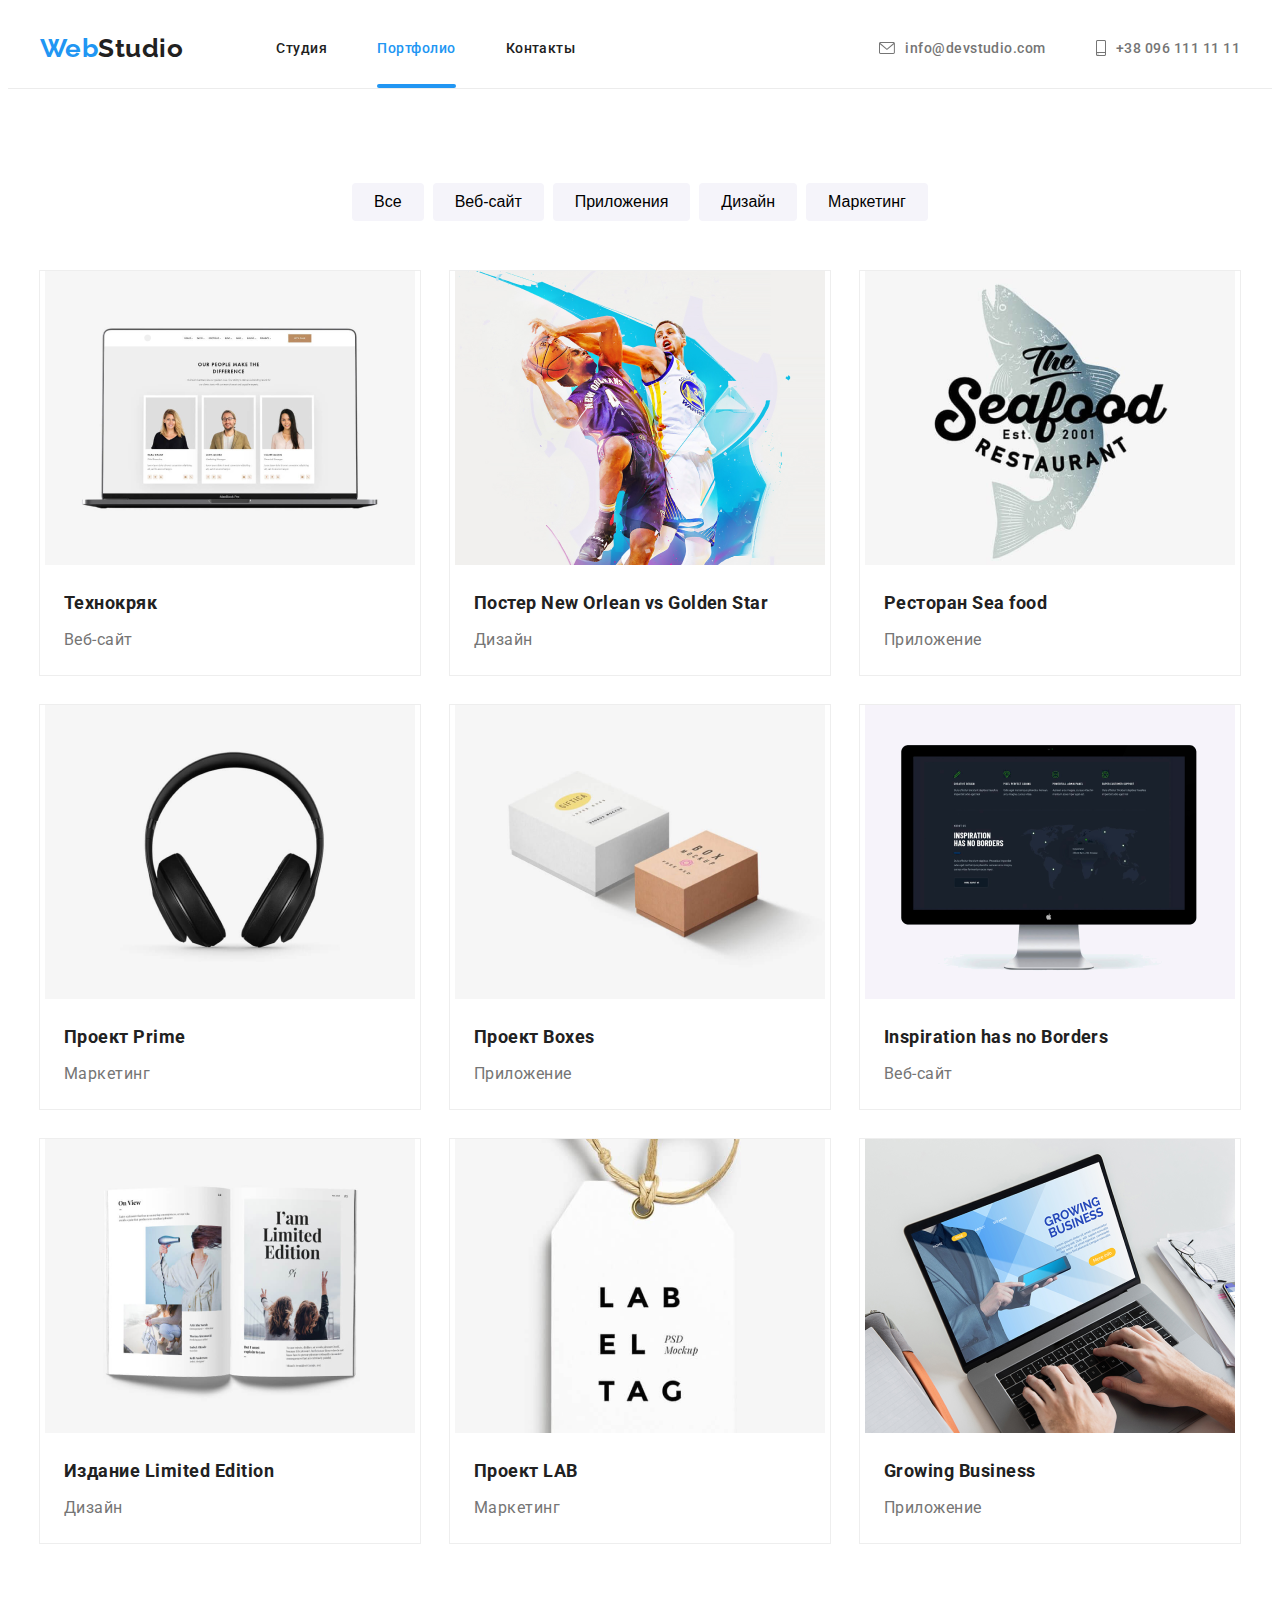
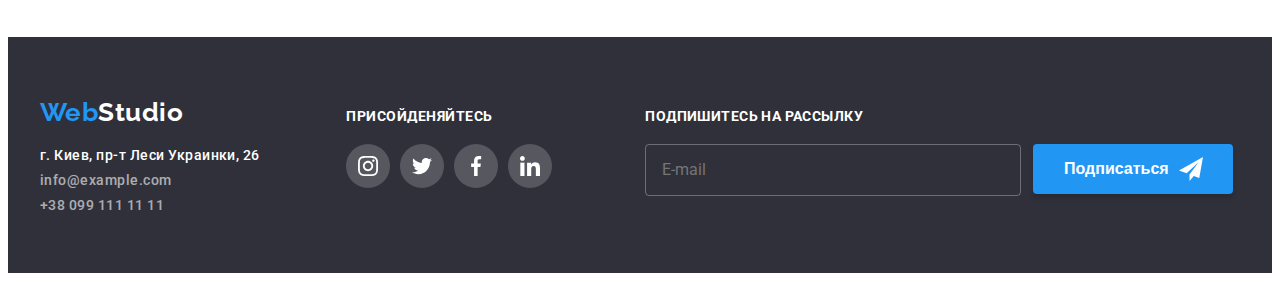
==== portfolio.html @ f73cb563 "first" ====
<!DOCTYPE html>
<html lang="ru">

<head>
    <meta charset="UTF-8">
    <meta name="viewport" content="width=device-width, initial-scale=1.0">
    <title>goit-markup-hw-05</title>
    <link rel="stylesheet" href="https://cdnjs.cloudflare.com/ajax/libs/modern-normalize/1.0.0/modern-normalize.min.css"
        integrity="sha512-ISS7cAi1PEhQ8jnbJpJZMd29NlhNj4AWYyLOSp2CE/CsHxTCu+r+t0D2yoJudVrd0/8fTVPUVDzY5Tvli75u/g=="
        crossorigin="anonymous" />
    <link rel="preconnect" href="https://fonts.gstatic.com">
    <link href="https://fonts.googleapis.com/css2?family=Raleway:wght@700&family=Roboto:wght@400;500;700;900&display=swap"
        rel="stylesheet">
    <link rel="stylesheet" href="./css/main.min.css">

</head>

<body>
    <header>
        <div class="container">
            <nav class="nav-item">
                <a href="./index.html" class="logo link list" lang="en"><span class="web">Web</span>Studio</a>
                <ul class="nav-list">
                    <li class="link list nav-list-item"><a href="./index.html">Студия</a></li>
                    <li class="link list nav-list-item"><a href="#" class="active">Портфолио</a></li>
                    <li class="link list nav-list-item"><a href="#">Контакты</a></li>
                </ul>
            </nav>
            <ul class="nav-list address">
                <li class=" nav-list-address link list" ><a href="mailto:info@example.com" class="header-contact"><svg>
                    <use href="./sprite.svg#icon-envelope"></use>
                </svg>info@devstudio.com</a></li>
                <li class=" nav-list-address link list"><a href="tel:+380991111111" class="header-contact"><svg class="svg">
                    <use href="./sprite.svg#icon-smartphone"></use>
                </svg>+38 096 111 11 11</a></li>
            </ul>
        </div>
    </header>
    <!--Начало основного блока-->

    <main>
        <section class="portfolio">
            <div class="btns">
                <ul class="list-btn">
                <li class="list"><button class="list-btn-item">Все</button></li>
                <li class="list"><button class="list-btn-item">Веб-сайт</button></li>
                <li class="list"><button class="list-btn-item">Приложения</button></li>
                <li class="list"><button class="list-btn-item">Дизайн</button></li>
                <li class="list"><button class="list-btn-item">Маркетинг</button></li>
            </ul><h4 class="visually-hidden">buttons</h4></div>

            <div class="container">
                <ul class="portfolio-list">
                <li class="portfolio-item list"><a href='#'>
                    <div class="portfolio-overlay">
                        <img src="./img/img_portfolio/технокряк.png" alt="технокряк" width="370" height="294">
                    <p class="overlay">Технокряк это современная площадка распространения коронавируса. Компании используют эту платформу
                        для цифрового шпионажа и атак на защищённые сервера конкурентов.</p>
                    </div>
                        <div class="portfolio-text">
                            <h3>Технокряк</h3>
                        <p class="portfolio-item-p">Веб-сайт</p>
                    </div>
                    </a>
                </li>
                <li class="portfolio-item list"><a href='#'>
                    <div class="portfolio-overlay">
                        <img src="./img/img_portfolio/ПостерNewOrleanvsGoldenStar.png" alt="ПостерNewOrleanvsGoldenStar" width="370"
                            height="294">
                            <p class="overlay">Постер New Orlean vs Golden Star создан в честь юбилея пятидясетилетия этого легендарного матча. Полны постер доступен на официальном сайте, что бы заказать его обратитесь к официальному представителю в своём городе.</p>
                            </div>
                            <div class="portfolio-text">
                        <h3>Постер New Orlean vs Golden Star</h3>
                        <p class="portfolio-item-p">Дизайн</p>
                        </div>
                    </a>
                </li>
                <li class="portfolio-item list"><a href='#'>
                    <div class="portfolio-overlay">
                        <img src="./img/img_portfolio/РесторанSeafood.png" alt="РесторанSeafood" width="370" height="294">
                        <p class="overlay">Рыбный ресторан «The Seafood Bar» расположен по бульвару Леси Украинки, недалеко от станции метро Печерская.
                        
                        При входе слева расположен большой аквариум со свежими устрицами, прямо расположена длинная барная стойка, далее – два
                        просторных зала и небольшая вип-комната.
                        
                        Оригинальный интерьер заведения выполнен в морской тематике – светло-серые, голубые и белые оттенки в оформлении, мебель
                        из натурального дерева, панорамные окна, стены в виде рыбной чешуи, выполненной из глины.</p>
                                            </div>
                        <div class="portfolio-text">
                        <h3>Ресторан Sea food</h3>
                        <p class="portfolio-item-p">Приложение</p>
                        </div>
                    </a>
                </li>
                <li class="portfolio-item list"><a href='#'>
                    <div class="portfolio-overlay">
                        <img src="./img/img_portfolio/ПроектPrime.png" alt="ПроектPrime" width="370" height="294">
                        <p class="overlay">Хочу поделиться о проекте Prime Time в городе Саратов. Увидев рекламу, именно в тот момент, когда меня вовсю свербила
                        мысль записаться в спорт-клуб</p></div>
                        <div class="portfolio-text">
                        <h3>Проект Prime</h3>
                        <p class="portfolio-item-p">Маркетинг</p>
                        </div>
                    </a>
                </li>
                <li class="portfolio-item list"><a href='#'>
                    <div class="portfolio-overlay">
                        <img src="./img/img_portfolio/ПроектBoxes.png" alt="ПроектBoxes" width="370" height="294">
                        <p class="overlay">Boxes
                        <br>
                        дизайн: Peter Jamieson
                        красота концепции мебели k | stone® сочетается также с ее гибкостью.</p>
                        </div>
                        <div class="portfolio-text">
                        <h3>Проект Boxes</h3>
                        <p class="portfolio-item-p">Приложение</p>
                        </div>
                    </a>
                </li>
                <li class="portfolio-item list"><a href='#'>
                    <div class="portfolio-overlay">
                        <img src="./img/img_portfolio/InspirationhasnoBorders.png" alt="InspirationhasnoBorders" width="370"
                            height="294">
                        <p class="overlay">Bдохновение

                        </p></div>
                            <div class="portfolio-text">
                        <h3>Inspiration has no Borders</h3>
                        <p class="portfolio-item-p">Веб-сайт</p>
                        </div>
                    </a>
                </li>
                <li class="portfolio-item list"><a href='#'>
                    <div class="portfolio-overlay">

                        <img src="./img/img_portfolio/ИзданиеLimitedEdition.png" alt="ИзданиеLimitedEdition" width="370"
                            height="294"><p class="overlay">Доение, или двойное окунание , относится к практике выпуска нескольких изданий одного и того же продукта (обычно CD ,
                            DVD , Blu-ray Disc ) одновременно или в разное время с целью побудить потребителей купить более одного издания.
                            </p></div>
                            <div class="portfolio-text">
                        <h3>Издание Limited Edition</h3>
                        <p class="portfolio-item-p">Дизайн</p>
                        </div>
                    </a>
                </li>
                <li class="portfolio-item list"><a href='#'>
                    <div class="portfolio-overlay">
                        <img src="./img/img_portfolio/ПроектLAB.png" alt="ПроектLAB" width="370" height="294">
                    <p class="overlay">Проект Logistics Agro Benchmark на первом этапе исследовал специфику логистики и генерации зерновых грузов на опыте
                    передовых компаний Германии и Франции. Осенью 2018 года мы приступаем ко второй фазе реализации проекта - в фокусе
                    агрологистика в США.
                    </p></div>
                        <div class="portfolio-text">
                        <h3>Проект LAB</h3>
                        <p class="portfolio-item-p">Маркетинг</p>
                        </div>
                    </a>
                </li>
                <li class="portfolio-item list"><a href='#'>
                    <div class="portfolio-overlay">
                        <img src="./img/img_portfolio/GrowingBusiness.png" alt="GrowingBusiness" width="370" height="294">
                    <p class="overlay">Get to know your customers. ...
                    Offer great customer service. ...
                    Nurture existing customers and look for new opportunities. ...
                    Use social media. ...
                    Attend networking events. ...
                    Host events. ...
                    Give back to your community. ...
                    Measure what works and refine your approach as you go
                    </p></div>
                        <div class="portfolio-text">
                            <h3>Growing Business</h3>
                        <p class="portfolio-item-p">Приложение</p>
                    </div>
                        
                    </a>
                </li>
            </ul>
        </div>
            
        </section>
        </main>
        <footer class="footer">
            <div class="container">
                <div class="footer-address">
            <a href="./index.html" class="logo list link" lang="en"><span class="web">Web</span><span class="studio">Studio</span></a>
            <address class="footer-address">
                <p class="footer-item">г. Киев, пр-т Леси Украинки, 26</p>
                <ul>
                    <li class="footer-item list link"><a href="mailto:info@example.com" class="footer-item link">info@example.com</a></li>
                    <li class="footer-item list link"><a href="tel:+380991111111" class="footer-item link">+38 099 111 11 11</a></li>
                </ul>
            </address></div>
                <div class="join">
                    <span>Присойденяйтесь</span>
                    <div class="social-links-footer">
                        <ul class="social-links-footer-list">
                            <li class="social-link"><a href="https://www.instagram.com/"><svg>
                                        <use href="./sprite.svg#icon-instagram-2"></use>
                                    </svg></a></li>
                            <li class="social-link"><a href="#"><svg>
                                        <use href="./sprite.svg#icon-twitter-1"></use>
                                    </svg></a></li>
                            <li class="social-link"><a href="#"><svg>
                                        <use href="./sprite.svg#icon-facebook-1"></use>
                                    </svg></a></li>
                            <li class="social-link"><a href="#"><svg>
                                        <use href="./sprite.svg#icon-linkedin-1"></use>
                                    </svg></a></li>
                        </ul>
                    </div>
                </div>
                <form class="footer-form">
                    <p>Подпишитесь на рассылку</p>
                    <div class="footer-form-box">
                        <input name="E-mail" type="email" class="footer-mail" placeholder="E-mail">
                        <button type="submit">Подписаться
                            <svg class="send">
                                <use href="./sprite.svg#send"></use>
                            </svg>
                        </button>
                    </div>
                </form>
            </div>
        </footer>
        </body>
        </html>
---- css/main.min.css ----
:root{--accent-color: #2196f3;--white-color: #ffffff;--bg-color: #f5f4fa;--block-bg-color: #2f303a;--light-text-color: #757575;--text-color: #212121;--card-set-gap: 30px;--links-color: #afb1b8}.visually-hidden{position:absolute !important;clip:rect(1px 1px 1px 1px);clip:rect(1px, 1px, 1px, 1px);padding:0 !important;border:0 !important;height:1px !important;width:1px !important;overflow:hidden}body{font-family:roboto;font-size:16px;font-weight:500;color:var(--text-color);letter-spacing:0.03em}.list{list-style:none}.link{text-decoration:none}img,a{display:block}ul,ol{margin:0;padding:0}h1,h2,h3,h4,h5,h6,p{margin:0;padding:0;list-style:none}a{color:var(--text-color);font-size:14px;text-decoration:none;-webkit-transition:color 250ms cubic-bezier(0.4, 0, 0.2, 1);transition:color 250ms cubic-bezier(0.4, 0, 0.2, 1)}ul{list-style:none}.container{width:1200px;padding-left:15px;padding-right:15px;margin:0 auto}.advantages-item-list{display:-webkit-box;display:-ms-flexbox;display:flex;-webkit-box-pack:justify;-ms-flex-pack:justify;justify-content:space-between}.advantages-item{max-width:270px;-webkit-box-orient:horizontal;-webkit-box-direction:normal;-ms-flex-direction:row;flex-direction:row}.advantages .container{padding-top:94px;padding-bottom:94px}h3{font-weight:700;font-size:16px;line-height:1.172}.advantages-h3{margin-bottom:10px;font-size:14px;text-transform:uppercase}li>p{font-weight:400;font-size:14px;color:var(--light-text-color);line-height:1.714}.advantages-icon{width:70px;height:70px}.svg-advantages{display:-webkit-box;display:-ms-flexbox;display:flex;-webkit-box-align:center;-ms-flex-align:center;align-items:center;-webkit-box-pack:center;-ms-flex-pack:center;justify-content:center;width:270px;height:120px;background-color:var(--bg-color);margin-bottom:30px}.list-btn{display:-webkit-box;display:-ms-flexbox;display:flex;-webkit-box-orient:horizontal;-webkit-box-direction:normal;-ms-flex-direction:row;flex-direction:row;-webkit-box-pack:center;-ms-flex-pack:center;justify-content:center}.btns{margin-bottom:50px}.list-btn-item{height:38px;padding:6px 22px;cursor:pointer;background:var(--bg-color);border:0;border-radius:4px;font-weight:500;font-size:16px;-webkit-transition:all 250ms cubic-bezier(0.4, 0, 0.2, 1);transition:all 250ms cubic-bezier(0.4, 0, 0.2, 1)}.list-btn>.list:not(:last-child){margin-right:9px}.list-btn-item:hover,.list-btn-item:focus{background-color:var(--accent-color);color:var(--white-color);-webkit-box-shadow:0px 3px 1px #0000001a, 0px 1px 2px #00000014, 0px 2px 2px #0000001f;box-shadow:0px 3px 1px #0000001a, 0px 1px 2px #00000014, 0px 2px 2px #0000001f;border-radius:4px}.firstBlock>.container{display:-webkit-box;display:-ms-flexbox;display:flex;-webkit-box-orient:vertical;-webkit-box-direction:normal;-ms-flex-direction:column;flex-direction:column;-webkit-box-pack:center;-ms-flex-pack:center;justify-content:center;-webkit-box-align:center;-ms-flex-align:center;align-items:center}.firstBlock{padding-top:200px;padding-bottom:200px;width:100%;height:600px;background-image:-webkit-gradient(linear, left top, left bottom, from(rgba(47,48,58,0.4)), to(rgba(47,48,58,0.4))),url(../img/first-page-bg/img.png);background-image:linear-gradient(rgba(47,48,58,0.4), rgba(47,48,58,0.4)),url(../img/first-page-bg/img.png);background-size:cover;background-repeat:no-repeat;background-position:center}h1{height:120px;color:var(--white-color);font-size:44px;line-height:1.363;font-weight:900;text-align:center;text-transform:uppercase}.btn{margin-top:30px;min-width:200px;height:50px;font-weight:700;font-size:16px;cursor:pointer;background-color:var(--accent-color);border-radius:4px;border:none;color:var(--white-color)}.is-hidden{display:-webkit-box;display:-ms-flexbox;display:flex;-webkit-box-align:center;-ms-flex-align:center;align-items:center;-webkit-box-pack:center;-ms-flex-pack:center;justify-content:center;visibility:hidden;width:100%;height:100%;background-color:rgba(0,0,0,0.2);opacity:20%;pointer-events:none}.backdrop{display:-webkit-box;display:-ms-flexbox;display:flex;-webkit-box-align:center;-ms-flex-align:center;align-items:center;-webkit-box-pack:center;-ms-flex-pack:center;justify-content:center;position:fixed;top:0;width:100%;height:100%;background-color:rgba(0,0,0,0.2);z-index:2;-webkit-transition:all 250ms cubic-bezier(0.4, 0, 0.2, 1);transition:all 250ms cubic-bezier(0.4, 0, 0.2, 1)}.modal{display:-webkit-box;display:-ms-flexbox;display:flex;-webkit-box-pack:center;-ms-flex-pack:center;justify-content:center;width:528px;height:581px;background-color:var(--white-color);-webkit-box-shadow:0px 1px 3px rgba(0,0,0,0.12),0px 1px 1px rgba(0,0,0,0.14),0px 2px 1px rgba(0,0,0,0.2);box-shadow:0px 1px 3px rgba(0,0,0,0.12),0px 1px 1px rgba(0,0,0,0.14),0px 2px 1px rgba(0,0,0,0.2);border-radius:4px;position:fixed;z-index:3;padding:40px}.modal-btn{display:-webkit-box;display:-ms-flexbox;display:flex;-webkit-box-align:center;-ms-flex-align:center;align-items:center;-webkit-box-pack:center;-ms-flex-pack:center;justify-content:center;cursor:pointer;background-color:rgba(0,0,0,0);border-color:rgba(0,0,0,0.1);width:30px;height:30px;border-radius:15px;position:absolute;right:8px;top:8px}.modal p{font-size:20px;font-weight:700;color:var(--text-color);margin-bottom:12px}form{display:-webkit-box;display:-ms-flexbox;display:flex;-webkit-box-orient:vertical;-webkit-box-direction:normal;-ms-flex-direction:column;flex-direction:column}textarea{margin-top:4px;margin-bottom:10px;width:100%;height:120px;font-size:14px;line-height:1.143;letter-spacing:0.01em;border-color:rgba(33,33,33,0.2);border-radius:4px;border-width:1px;padding:12px 16px;resize:none;font-size:12px;-webkit-transition:border-color 250ms cubic-bezier(0.4, 0, 0.2, 1);transition:border-color 250ms cubic-bezier(0.4, 0, 0.2, 1)}textarea::-webkit-input-placeholder{color:rgba(117,117,117,0.5)}textarea:-ms-input-placeholder{color:rgba(117,117,117,0.5)}textarea::-ms-input-placeholder{color:rgba(117,117,117,0.5)}textarea::placeholder{color:rgba(117,117,117,0.5)}textarea:focus{outline:none;border-color:var(--accent-color)}label{margin-bottom:10px;font-size:12px;color:var(--light-text-color)}.input-item{display:block;padding:0 0 0 42px;height:40px;width:448px;border-color:rgba(33,33,33,0.2);border-width:1px;border-radius:4px;-webkit-transition:border-color 250ms cubic-bezier(0.4, 0, 0.2, 1);transition:border-color 250ms cubic-bezier(0.4, 0, 0.2, 1)}.input-item:focus{outline:none;border-color:var(--accent-color)}.input-item:focus+.svg-form{fill:var(--accent-color)}.input-span{margin-top:4px;display:block;position:relative}.svg-form{fill:var(--text-color);width:18px;height:18px;position:absolute;top:50%;left:12px;-webkit-transform:translateY(-50%);transform:translateY(-50%);-webkit-transition:fill 250ms cubic-bezier(0.4, 0, 0.2, 1);transition:fill 250ms cubic-bezier(0.4, 0, 0.2, 1)}.checkbox{display:-webkit-box;display:-ms-flexbox;display:flex;-webkit-box-orient:horizontal;-webkit-box-direction:normal;-ms-flex-direction:row;flex-direction:row;-webkit-box-align:center;-ms-flex-align:center;align-items:center;-webkit-box-pack:center;-ms-flex-pack:center;justify-content:center;margin-bottom:20px;color:var(--light-text-color)}.checkbox-label{display:-webkit-box;display:-ms-flexbox;display:flex;-webkit-box-orient:horizontal;-webkit-box-direction:normal;-ms-flex-direction:row;flex-direction:row;-webkit-box-align:center;-ms-flex-align:center;align-items:center;-webkit-box-pack:center;-ms-flex-pack:center;justify-content:center;font-size:14px}#checkbox{margin-right:8px;width:16px;height:15px;border-color:var(--text-color);cursor:pointer}#checkbox:checked+.checkbox-label::before{background-color:var(--accent-color);border:none;outline:none;background-image:url("../img/Checked.svg");background-position:center;background-repeat:no-repeat}#checkbox:focus+.checkbox-label::before{border:2px solid #2196f3}.checkbox-label::before{display:inline-block;width:16px;height:15px;margin-right:8px;border:2px solid #212121;border-radius:4px;content:""}.terms{display:block;font-size:14px;color:var(--accent-color);text-decoration:underline;margin-left:4px}form>button{background-color:var(--accent-color);color:var(--white-color);width:200px;height:50px;border-radius:4px;border-color:transparent;font-size:16px;font-weight:700;margin-left:124px;padding:0;-webkit-box-shadow:0px 4px 4px rgba(0,0,0,0.15);box-shadow:0px 4px 4px rgba(0,0,0,0.15);cursor:pointer}.svg-close{height:14px}.svg-close:hover,.svg-close:focus{height:14px;fill:var(--accent-color)}footer .container{display:-webkit-box;display:-ms-flexbox;display:flex;-webkit-box-orient:horizontal;-webkit-box-direction:normal;-ms-flex-direction:row;flex-direction:row;-webkit-box-align:baseline;-ms-flex-align:baseline;align-items:baseline}footer{background:var(--block-bg-color)}address a{color:var(--light-text-color);opacity:60%}.footer-item{font-size:14px;font-style:normal;color:var(--white-color)}.studio{font-family:raleway;font-size:26px;font-weight:700;text-decoration:none;color:var(--white-color)}.footer .container .logo{margin-bottom:20px}.footer-address .footer-item:not(:last-child){margin-bottom:9px}.footer{padding-top:60px;padding-bottom:60px}.join{display:-webkit-box;display:-ms-flexbox;display:flex;-webkit-box-orient:vertical;-webkit-box-direction:normal;-ms-flex-direction:column;flex-direction:column;margin-left:70px}.join span{text-transform:uppercase;color:var(--white-color);font-size:14px;font-weight:700;margin-bottom:20px}.social-links-footer{width:206px;height:44px}.social-links-footer-list{display:-webkit-box;display:-ms-flexbox;display:flex;-webkit-box-orient:horizontal;-webkit-box-direction:normal;-ms-flex-direction:row;flex-direction:row;-webkit-box-align:start;-ms-flex-align:start;align-items:flex-start;-webkit-box-pack:start;-ms-flex-pack:start;justify-content:flex-start;margin:0}.join .social-link svg{fill:var(--white-color);width:20px;height:20px}.footer-form{margin-left:93px}.footer-form p{font-family:Roboto;font-style:normal;font-weight:700;font-size:14px;line-height:1.143;letter-spacing:0.03em;text-transform:uppercase;color:var(--white-color);margin-bottom:20px}.footer-mail{width:358px;height:50px;border:1px solid rgba(255,255,255,0.3);border-radius:4px;background-color:transparent;padding:0 0 0 16px;color:var(--white-color)}.footer-mail::-webkit-input-placeholder{font-family:Roboto;font-weight:400;font-size:16px;line-height:1.25}.footer-mail:-ms-input-placeholder{font-family:Roboto;font-weight:400;font-size:16px;line-height:1.25}.footer-mail::-ms-input-placeholder{font-family:Roboto;font-weight:400;font-size:16px;line-height:1.25}.footer-mail::placeholder{font-family:Roboto;font-weight:400;font-size:16px;line-height:1.25}.send{width:24px;height:24px;fill:var(--white-color);margin-left:10px}.footer-form button{display:-webkit-box;display:-ms-flexbox;display:flex;-webkit-box-align:center;-ms-flex-align:center;align-items:center;-webkit-box-pack:center;-ms-flex-pack:center;justify-content:center;background-color:var(--accent-color);color:var(--white-color);width:200px;height:50px;border-radius:4px;border-color:transparent;font-size:16px;font-weight:700;margin-left:12px;padding:0;-webkit-box-shadow:0px 4px 4px rgba(0,0,0,0.15);box-shadow:0px 4px 4px rgba(0,0,0,0.15);cursor:pointer}.footer-form-box{display:-webkit-box;display:-ms-flexbox;display:flex}.active{position:relative;color:var(--accent-color)}.active::after{position:absolute;display:block;width:100%;height:4px;border-radius:2px;background-color:var(--accent-color);content:"";margin-top:28px}.logo{font-family:raleway;font-size:26px;font-weight:700;margin-right:93px}.web{font-family:raleway;font-size:26px;color:var(--accent-color)}li>a:hover,li>a:focus{color:var(--accent-color)}.nav-list-address .header-contact{color:var(--light-text-color);-webkit-transition:color 250ms cubic-bezier(0.4, 0, 0.2, 1);transition:color 250ms cubic-bezier(0.4, 0, 0.2, 1)}.header-contact:hover,.header-contact:focus{color:var(--accent-color)}.header-contact>svg{margin-right:10px;width:16px;height:12px;fill:var(--light-text-color);-webkit-transition:color 250ms cubic-bezier(0.4, 0, 0.2, 1);transition:color 250ms cubic-bezier(0.4, 0, 0.2, 1)}.header-contact .svg{margin-right:10px;width:10px;height:16px;fill:var(--light-text-color);-webkit-transition:color 250ms cubic-bezier(0.4, 0, 0.2, 1);transition:color 250ms cubic-bezier(0.4, 0, 0.2, 1)}.header-contact:hover>svg,.header-contact:focus>svg{fill:var(--accent-color)}.header-contact{display:-webkit-box;display:-ms-flexbox;display:flex;-webkit-box-align:center;-ms-flex-align:center;align-items:center;color:var(--light-text-color);padding-top:32px;padding-bottom:32px}header .container{display:-webkit-box;display:-ms-flexbox;display:flex;-webkit-box-align:center;-ms-flex-align:center;align-items:center}.nav-list-item>a{padding-top:32px;padding-bottom:32px}.nav-item{display:-webkit-box;display:-ms-flexbox;display:flex;-webkit-box-align:center;-ms-flex-align:center;align-items:center}.nav-list{display:-webkit-box;display:-ms-flexbox;display:flex;-webkit-box-align:center;-ms-flex-align:center;align-items:center}.address{margin-left:auto}.nav-list-address:not(:first-child){margin-left:50px}.nav-list-item:not(:last-child){margin-right:50px}header{border-bottom:1px solid #ececec}.portfolio-list>a{padding:0;margin:0;list-style:none;display:-webkit-box;display:-ms-flexbox;display:flex;-ms-flex-wrap:wrap;flex-wrap:wrap;margin-left:calc(-1 * var(--card-set-gap));margin-top:calc(-1 * var(--card-set-gap))}.portfolio-list{padding:0;margin:0;list-style:none;display:-webkit-box;display:-ms-flexbox;display:flex;-ms-flex-wrap:wrap;flex-wrap:wrap;margin-left:calc(-1 * var(--card-set-gap));margin-top:calc(-1 * var(--card-set-gap))}.portfolio-item{-webkit-transition:-webkit-box-shadow 250ms cubic-bezier(0.4, 0, 0.2, 1);transition:-webkit-box-shadow 250ms cubic-bezier(0.4, 0, 0.2, 1);transition:box-shadow 250ms cubic-bezier(0.4, 0, 0.2, 1);transition:box-shadow 250ms cubic-bezier(0.4, 0, 0.2, 1), -webkit-box-shadow 250ms cubic-bezier(0.4, 0, 0.2, 1)}.portfolio-item:hover,.portfolio-item>a:focus{-webkit-box-shadow:0px 1px 1px rgba(0,0,0,0.12),0px 4px 4px rgba(0,0,0,0.06),1px 4px 6px rgba(0,0,0,0.16);box-shadow:0px 1px 1px rgba(0,0,0,0.12),0px 4px 4px rgba(0,0,0,0.06),1px 4px 6px rgba(0,0,0,0.16)}.portfolio-list>.portfolio-item{-ms-flex-preferred-size:calc(100% / 3 - var(--card-set-gap));flex-basis:calc(100% / 3 - var(--card-set-gap));margin-left:var(--card-set-gap);margin-top:var(--card-set-gap);font-size:18px;outline:1px solid #eeeeee}.portfolio-overlay{position:relative;overflow:hidden;display:-webkit-box;display:-ms-flexbox;display:flex;-webkit-box-pack:center;-ms-flex-pack:center;justify-content:center;-webkit-box-align:center;-ms-flex-align:center;align-items:center;top:0;left:0}.overlay{font-size:18px;font-weight:400;color:var(--white-color);padding:63px 24px;position:absolute;overflow:auto;width:100%;height:100%;background-color:var(--accent-color);-webkit-transform:translatey(100%);transform:translatey(100%);-webkit-transition:-webkit-transform 250ms cubic-bezier(0.4, 0, 0.2, 1);transition:-webkit-transform 250ms cubic-bezier(0.4, 0, 0.2, 1);transition:transform 250ms cubic-bezier(0.4, 0, 0.2, 1);transition:transform 250ms cubic-bezier(0.4, 0, 0.2, 1), -webkit-transform 250ms cubic-bezier(0.4, 0, 0.2, 1)}.portfolio-item>a:hover .overlay,.portfolio-item>a:focus .overlay{-webkit-transform:translatey(0);transform:translatey(0)}.portfolio{padding-top:94px;padding-bottom:94px}.portfolio-text{padding:20px 24px}.portfolio-item h3{margin-bottom:4px;font-size:18px;line-height:36px;color:var(--text-color)}.portfolio-item-p{font-size:16px;font-weight:400;line-height:30px;color:var(--light-text-color)}.team-list{display:-webkit-box;display:-ms-flexbox;display:flex;-ms-flex-wrap:wrap;flex-wrap:wrap;padding:0;margin:0;list-style:none;margin-left:calc(-1 * var(--card-set-gap));margin-top:calc(-1 * var(--card-set-gap))}h2{font-weight:700;font-size:36px;line-height:1.166}.team .container{padding-top:94px;padding-bottom:94px}.team{background-color:var(--bg-color)}.team-list-item{margin-left:var(--card-set-gap);margin-top:var(--card-set-gap);background-color:var(--white-color);-webkit-box-shadow:0px 1px 3px #0000001f, 0px 1px 1px #00000024, 0px 2px 1px #00000033;box-shadow:0px 1px 3px #0000001f, 0px 1px 1px #00000024, 0px 2px 1px #00000033;border-radius:0px 0px 4px 4px}.team-list-text{padding-top:30px;padding-bottom:30px;text-align:center}.team-list-text h3{font-weight:500;margin-bottom:10px}.team-list-text p{font-size:16px;font-weight:400;color:var(--light-text-color)}.social-links-team{width:206px;height:44px;margin:16px 32px 30px 32px}.social-links-team-list{display:-webkit-box;display:-ms-flexbox;display:flex;-webkit-box-orient:horizontal;-webkit-box-direction:normal;-ms-flex-direction:row;flex-direction:row;-webkit-box-align:center;-ms-flex-align:center;align-items:center;-webkit-box-pack:center;-ms-flex-pack:center;justify-content:center}.social-link>a{display:-webkit-box;display:-ms-flexbox;display:flex;-webkit-box-align:center;-ms-flex-align:center;align-items:center;-webkit-box-pack:center;-ms-flex-pack:center;justify-content:center;width:44px;height:44px;background-color:rgba(255,255,255,0.1);border-radius:50px;-webkit-transition:background-color 250ms cubic-bezier(0.4, 0, 0.2, 1);transition:background-color 250ms cubic-bezier(0.4, 0, 0.2, 1)}.social-link{display:-webkit-box;display:-ms-flexbox;display:flex;-webkit-box-align:center;-ms-flex-align:center;align-items:center;-webkit-box-pack:center;-ms-flex-pack:center;justify-content:center;width:44px;height:44px;background-color:rgba(255,255,255,0.1);border-radius:50px;-webkit-transition:background-color 250ms cubic-bezier(0.4, 0, 0.2, 1);transition:background-color 250ms cubic-bezier(0.4, 0, 0.2, 1)}.social-link:hover,.social-link>a:focus{background-color:var(--accent-color)}.social-link:hover svg,.social-link>a:focus svg{fill:var(--white-color)}.social-link svg{fill:var(--links-color);width:20px;height:20px;-webkit-transition:fill 250ms cubic-bezier(0.4, 0, 0.2, 1);transition:fill 250ms cubic-bezier(0.4, 0, 0.2, 1)}.social-link:not(:last-child){margin-right:10px}.clients-list{display:-webkit-box;display:-ms-flexbox;display:flex;-webkit-box-align:center;-ms-flex-align:center;align-items:center;-webkit-box-pack:justify;-ms-flex-pack:justify;justify-content:space-between}.client-list-iteam>a{display:-webkit-box;display:-ms-flexbox;display:flex;-webkit-box-align:center;-ms-flex-align:center;align-items:center;-webkit-box-pack:center;-ms-flex-pack:center;justify-content:center;border-radius:4px;width:170px;height:90px}.client-list-iteam{display:-webkit-box;display:-ms-flexbox;display:flex;-webkit-box-align:center;-ms-flex-align:center;align-items:center;-webkit-box-pack:center;-ms-flex-pack:center;justify-content:center;border:1px solid var(--links-color);border-radius:4px;width:170px;height:90px;-webkit-transition:border 250ms cubic-bezier(0.4, 0, 0.2, 1);transition:border 250ms cubic-bezier(0.4, 0, 0.2, 1)}.client-list-iteam svg{width:79px;height:52px;fill:var(--links-color);-webkit-transition:fill 250ms cubic-bezier(0.4, 0, 0.2, 1);transition:fill 250ms cubic-bezier(0.4, 0, 0.2, 1)}.client-list-iteam:hover svg,.client-list-iteam>a:focus svg{fill:var(--accent-color)}.client-list-iteam:hover,.client-list-iteam :focus{border-color:var(--accent-color)}.clients-section{background-color:var(--white-color);padding-top:94px;padding-bottom:94px}.whatWeDo-list{display:-webkit-box;display:-ms-flexbox;display:flex;-webkit-box-pack:justify;-ms-flex-pack:justify;justify-content:space-between}.whatWeDo .container{padding-bottom:94px}.whatWeDo-relative{display:-webkit-box;display:-ms-flexbox;display:flex;-webkit-box-align:center;-ms-flex-align:center;align-items:center;-webkit-box-pack:center;-ms-flex-pack:center;justify-content:center;position:relative;bottom:70px;background-color:rgba(47,48,58,0.8);width:370px;height:70px;text-transform:uppercase;color:var(--white-color);font-weight:700;font-size:14px}h2{text-align:center;margin-bottom:50px}
/*# sourceMappingURL=main.min.css.map */
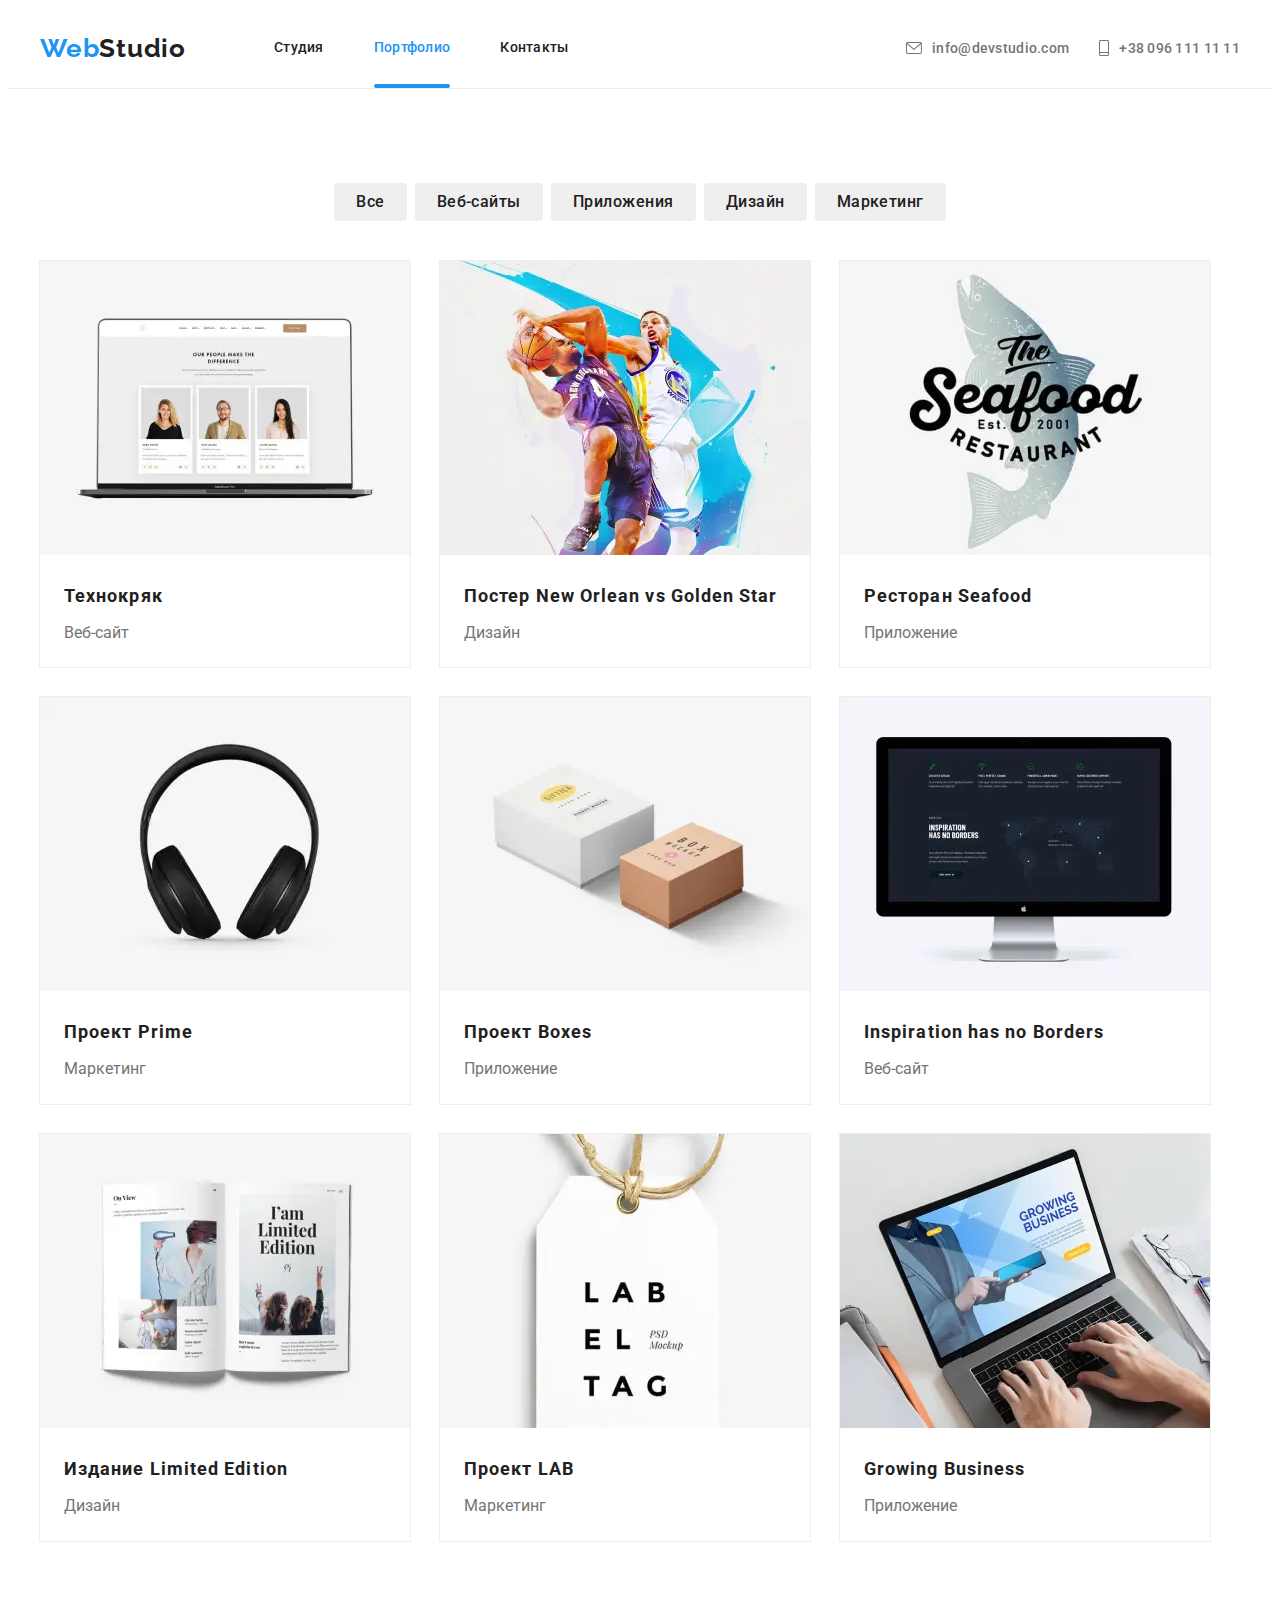
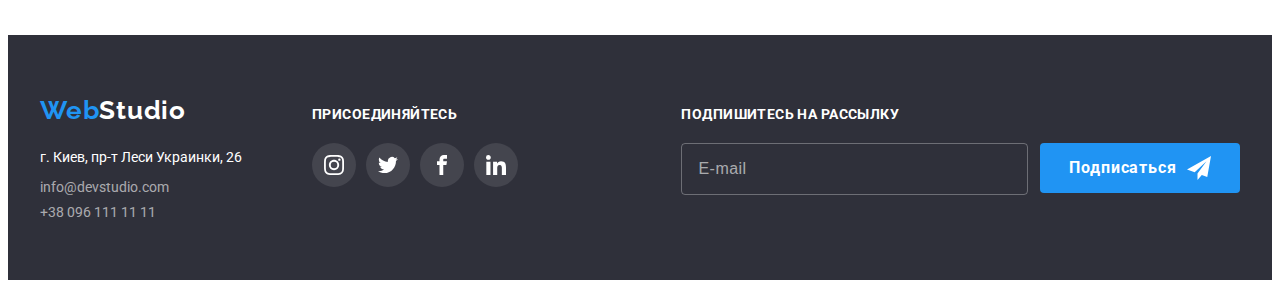
==== commit 5025a32f: "yes" ====
--- a/portfolio.html
+++ b/portfolio.html
@@ -1,227 +1,853 @@
 <!DOCTYPE html>
 <html lang="ru">
+  <head>
+    <meta charset="UTF-8" />
+    <meta name="viewport" content="width=device-width, initial-scale=1.0" />
+    <title>Portfolio</title>
+    <link
+      rel="stylesheet"
+      href="https://cdnjs.cloudflare.com/ajax/libs/modern-normalize/1.0.0/modern-normalize.min.css"
+      integrity="sha512-ISS7cAi1PEhQ8jnbJpJZMd29NlhNj4AWYyLOSp2CE/CsHxTCu+r+t0D2yoJudVrd0/8fTVPUVDzY5Tvli75u/g=="
+      crossorigin="anonymous"
+    />
+    <link rel="preconnect" href="https://fonts.gstatic.com" />
+    <link
+      href="https://fonts.googleapis.com/css2?family=Raleway:wght@700&family=Roboto:wght@400;500;700;900&display=swap"
+      rel="stylesheet"
+    />
+    <link rel="stylesheet" href="./css/main.min.css" />
+  </head>
+  <body>
+    <header class="page-header portfolio-header">
+      <div class="container main-nav">
+        <nav class="menu">
+          <a href="./index.html" class="logo"
+            >Web<span class="logo-secondary">Studio</span></a
+          >
+          <ul class="site-nav">
+            <li class="site-nav__item">
+              <a class="site-nav__link" href="./index.html">Студия </a>
+            </li>
+            <li class="site-nav__item">
+              <a class="site-nav__link current" href="./portfolio.html"
+                >Портфолио</a
+              >
+            </li>
+            <li class="site-nav__item">
+              <a class="site-nav__link" href="">Контакты</a>
+            </li>
+          </ul>
+        </nav>
+        <button class="button-dropdown" data-menu-button>
+          <svg class="" width="40" height="40">
+            <use href="./images/sprite.svg#menu_icon"></use>
+          </svg>
+        </button>
+        <ul class="auth-nav">
+          <li class="auth-nav__item">
+            <a class="auth-nav__link" href="mailto:info@devstudio.com">
+              <svg class="auth-nav__icon" width="16" height="12">
+                <use href="./images/sprite.svg#icon-envelope"></use>
+              </svg>
+              info@devstudio.com</a
+            >
+          </li>
+          <li class="auth-nav__item">
+            <a class="auth-nav__link" href="tel:+380961111111">
+              <svg class="auth-nav__icon" width="10" height="16">
+                <use href="./images/sprite.svg#icon-tel"></use>
+              </svg>
+              +38 096 111 11 11</a
+            >
+          </li>
+        </ul>
+      </div>
+      <div class="dropdown-menu" data-menu>
+        <button type="button" class="dropdown-close-btn" data-menu-close>
+          <svg class="close-icon">
+            <use href="./images/sprite.svg#icon-close"></use>
+          </svg>
+        </button>
+        <div class="dropdown-wraper">
+          <ul class="dropdown-menu-nav">
+            <li class="dropdown-menu-nav__item">
+              <a class="dropdown-menu-nav__link" href="./index.html">Студия </a>
+            </li>
+            <li class="dropdown-menu-nav__item">
+              <a class="dropdown-menu-nav__link current" href="./portfolio.html"
+                >Портфолио</a
+              >
+            </li>
+            <li class="dropdown-menu-nav__item">
+              <a class="dropdown-menu-nav__link" href="">Контакты</a>
+            </li>
+          </ul>
+          <ul class="dropdown-menu-contacts">
+            <li class="dropdown-menu-contacts__item">
+              <a
+                class="dropdown-menu-contacts__link tel"
+                href="tel:+380961111111"
+              >
+                +38 096 111 11 11</a
+              >
+            </li>
+            <li class="dropdown-menu-contacts__item">
+              <a
+                class="dropdown-menu-contacts__link"
+                href="mailto:info@devstudio.com"
+              >
+                info@devstudio.com</a
+              >
+            </li>
+          </ul>
+          <ul class="dropdown-menu-social-links">
+            <li class="dropdown-menu-social-links__item">
+              <a href="" class="dropdown-menu-social-links__link">Instagram</a>
+            </li>
 
-<head>
-    <meta charset="UTF-8">
-    <meta name="viewport" content="width=device-width, initial-scale=1.0">
-    <title>goit-markup-hw-05</title>
-    <link rel="stylesheet" href="https://cdnjs.cloudflare.com/ajax/libs/modern-normalize/1.0.0/modern-normalize.min.css"
-        integrity="sha512-ISS7cAi1PEhQ8jnbJpJZMd29NlhNj4AWYyLOSp2CE/CsHxTCu+r+t0D2yoJudVrd0/8fTVPUVDzY5Tvli75u/g=="
-        crossorigin="anonymous" />
-    <link rel="preconnect" href="https://fonts.gstatic.com">
-    <link href="https://fonts.googleapis.com/css2?family=Raleway:wght@700&family=Roboto:wght@400;500;700;900&display=swap"
-        rel="stylesheet">
-    <link rel="stylesheet" href="./css/main.min.css">
+            <li class="dropdown-menu-social-links__item">
+              <a href="" class="dropdown-menu-social-links__link">Twitter</a>
+            </li>
+            <li class="dropdown-menu-social-links__item">
+              <a href="" class="dropdown-menu-social-links__link">Facebook</a>
+            </li>
+            <li class="dropdown-menu-social-links__item">
+              <a href="" class="dropdown-menu-social-links__link">LinkedIn</a>
+            </li>
+          </ul>
+        </div>
+      </div>
+    </header>
+    <main>
+      <section class="section">
+        <div class="container">
+          <h1 class="section-title-hidden">Портфолио</h1>
+          <ul class="button-list">
+            <li class="button-list__item">
+              <button class="button-name" type="button">Все</button>
+            </li>
+            <li class="button-list__item">
+              <button class="button-name" type="button">Веб-сайты</button>
+            </li>
+            <li class="button-list__item">
+              <button class="button-name" type="button">Приложения</button>
+            </li>
+            <li class="button-list__item">
+              <button class="button-name" type="button">Дизайн</button>
+            </li>
+            <li class="button-list__item">
+              <button class="button-name" type="button">Маркетинг</button>
+            </li>
+          </ul>
+          <h2 class="section-title-hidden">Все работы</h2>
+          <ul class="card-set">
+            <li class="card-set__item">
+              <a href="" class="portfolio"
+                ><div class="overlay-card">
+                  <picture>
+                    <source
+                      srcset="
+                        ./images/portfolio-card/desktop/desktop-comp.webp    1x,
+                        ./images/portfolio-card/desktop/desktop-comp@2x.webp 2x
+                      "
+                      media="(min-width: 1200px)"
+                      type="image/webp" />
+                    <source
+                      srcset="
+                        ./images/portfolio-card/desktop/desktop-comp.jpg    1x,
+                        ./images/portfolio-card/desktop/desktop-comp@2x.jpg 2x
+                      "
+                      media="(min-width: 1200px)" />
+                    <source
+                      srcset="
+                        ./images/portfolio-card/tablet/tablet-comp.webp    1x,
+                        ./images/portfolio-card/tablet/tablet-comp@2x.webp 2x
+                      "
+                      media="(min-width: 768px)"
+                      type="image/webp" />
+                    <source
+                      srcset="
+                        ./images/portfolio-card/tablet/tablet-comp.jpg    1x,
+                        ./images/portfolio-card/tablet/tablet-comp@2x.jpg 2x
+                      "
+                      media="(min-width: 768px)" />
+                    <source
+                      srcset="
+                        ./images/portfolio-card/mobile/mobile-comp.webp    1x,
+                        ./images/portfolio-card/mobile/mobile-comp@2x.webp 2x
+                      "
+                      media="(min-width: 320px)"
+                      type="image/webp" />
+                    <source
+                      srcset="
+                        ./images/portfolio-card/mobile/mobile-comp.jpg    1x,
+                        ./images/portfolio-card/mobile/mobile-comp@2x.jpg 2x
+                      "
+                      media="(min-width: 320px)" />
+                    <img
+                      class="portfolio__icon"
+                      src="./images/portfolio-card/mobile/mobile-comp.jpg"
+                      alt="Веб-сайт Технокряк"
+                  /></picture>
 
-</head>
+                  <div class="overlay">
+                    <p class="overlay__text">
+                      Технокряк это современная площадка распространения
+                      коронавируса. Компании используют эту платформу для
+                      цифрового шпионажа и атак на защищённые сервера
+                      конкурентов.
+                    </p>
+                  </div>
+                </div>
+                <div class="portfolio__description">
+                  <h3 class="portfolio__caption">Технокряк</h3>
+                  <p class="portfolio__text">Веб-сайт</p>
+                </div>
+              </a>
+            </li>
+            <li class="card-set__item">
+              <a href="" class="portfolio"
+                ><div class="overlay-card">
+                  <picture>
+                    <source
+                      srcset="
+                        ./images/portfolio-card/desktop/desktop-basket.webp    1x,
+                        ./images/portfolio-card/desktop/desktop-basket@2x.webp 2x
+                      "
+                      media="(min-width: 1200px)"
+                      type="image/webp"
+                    />
+                    <source
+                      srcset="
+                        ./images/portfolio-card/desktop/desktop-basket.jpg    1x,
+                        ./images/portfolio-card/desktop/desktop-basket@2x.jpg 2x
+                      "
+                      media="(min-width: 1200px)"
+                    />
+                    <source
+                      srcset="
+                        ./images/portfolio-card/tablet/tablet-basket.webp    1x,
+                        ./images/portfolio-card/tablet/tablet-basket@2x.webp 2x
+                      "
+                      media="(min-width: 768px)"
+                      type="image/webp"
+                    />
+                    <source
+                      srcset="
+                        ./images/portfolio-card/tablet/tablet-basket.jpg    1x,
+                        ./images/portfolio-card/tablet/tablet-basket@2x.jpg 2x
+                      "
+                      media="(min-width: 768px)"
+                    />
+                    <source
+                      srcset="
+                        ./images/portfolio-card/mobile/mobile-basket.webp    1x,
+                        ./images/portfolio-card/mobile/mobile-basket@2x.webp 2x
+                      "
+                      media="(min-width: 320px)"
+                      type="image/webp"
+                    />
+                    <source
+                      srcset="
+                        ./images/portfolio-card/mobile/mobile-basket.jpg    1x,
+                        ./images/portfolio-card/mobile/mobile-basket@2x.jpg 2x
+                      "
+                      media="(min-width: 320px)"
+                    />
+                    <img
+                      class="portfolio__icon"
+                      src="./images/portfolio-card/mobile/mobile-basket.jpg"
+                      alt="Игра в баскетбол"
+                    />
+                  </picture>
 
-<body>
-    <header>
-        <div class="container">
-            <nav class="nav-item">
-                <a href="./index.html" class="logo link list" lang="en"><span class="web">Web</span>Studio</a>
-                <ul class="nav-list">
-                    <li class="link list nav-list-item"><a href="./index.html">Студия</a></li>
-                    <li class="link list nav-list-item"><a href="#" class="active">Портфолио</a></li>
-                    <li class="link list nav-list-item"><a href="#">Контакты</a></li>
-                </ul>
-            </nav>
-            <ul class="nav-list address">
-                <li class=" nav-list-address link list" ><a href="mailto:info@example.com" class="header-contact"><svg>
-                    <use href="./sprite.svg#icon-envelope"></use>
-                </svg>info@devstudio.com</a></li>
-                <li class=" nav-list-address link list"><a href="tel:+380991111111" class="header-contact"><svg class="svg">
-                    <use href="./sprite.svg#icon-smartphone"></use>
-                </svg>+38 096 111 11 11</a></li>
-            </ul>
+                  <div class="overlay">
+                    <p class="overlay__text">
+                      Технокряк это современная площадка распространения
+                      коронавируса. Компании используют эту платформу для
+                      цифрового шпионажа и атак на защищённые сервера
+                      конкурентов.
+                    </p>
+                  </div>
+                </div>
+                <div class="portfolio__description">
+                  <h3 class="portfolio__caption">
+                    Постер New Orlean vs Golden Star
+                  </h3>
+                  <p class="portfolio__text">Дизайн</p>
+                </div>
+              </a>
+            </li>
+            <li class="card-set__item">
+              <a href="" class="portfolio"
+                ><div class="overlay-card">
+                  <picture>
+                    <source
+                      srcset="
+                        ./images/portfolio-card/desktop/desktop-seafood.webp    1x,
+                        ./images/portfolio-card/desktop/desktop-seafood@2x.webp 2x
+                      "
+                      media="(min-width: 1200px)"
+                      type="image/webp"
+                    />
+                    <source
+                      srcset="
+                        ./images/portfolio-card/desktop/desktop-seafood.jpg    1x,
+                        ./images/portfolio-card/desktop/desktop-seafood@2x.jpg 2x
+                      "
+                      media="(min-width: 1200px)"
+                    />
+                    <source
+                      srcset="
+                        ./images/portfolio-card/tablet/tablet-seafood.webp    1x,
+                        ./images/portfolio-card/tablet/tablet-seafood@2x.webp 2x
+                      "
+                      media="(min-width: 768px)"
+                      type="image/webp"
+                    />
+                    <source
+                      srcset="
+                        ./images/portfolio-card/tablet/tablet-seafood.jpg    1x,
+                        ./images/portfolio-card/tablet/tablet-seafood@2x.jpg 2x
+                      "
+                      media="(min-width: 768px)"
+                    />
+                    <source
+                      srcset="
+                        ./images/portfolio-card/mobile/mobile-seafood.webp    1x,
+                        ./images/portfolio-card/mobile/mobile-seafood@2x.webp 2x
+                      "
+                      media="(min-width: 320px)"
+                      type="image/webp"
+                    />
+                    <source
+                      srcset="
+                        ./images/portfolio-card/mobile/mobile-seafood.jpg    1x,
+                        ./images/portfolio-card/mobile/mobile-seafood@2x.jpg 2x
+                      "
+                      media="(min-width: 320px)"
+                    />
+                    <img
+                      class="portfolio__icon"
+                      src="./images/portfolio-card/mobile/mobile-seafood.jpg"
+                      alt="Логотип ресторана"
+                    />
+                  </picture>
+                  <div class="overlay">
+                    <p class="overlay__text">
+                      Технокряк это современная площадка распространения
+                      коронавируса. Компании используют эту платформу для
+                      цифрового шпионажа и атак на защищённые сервера
+                      конкурентов.
+                    </p>
+                  </div>
+                </div>
+                <div class="portfolio__description">
+                  <h3 class="portfolio__caption">Ресторан Seafood</h3>
+                  <p class="portfolio__text">Приложение</p>
+                </div>
+              </a>
+            </li>
+            <li class="card-set__item">
+              <a href="" class="portfolio">
+                <div class="overlay-card">
+                  <picture>
+                    <source
+                      srcset="
+                        ./images/portfolio-card/desktop/desktop-headphones.webp    1x,
+                        ./images/portfolio-card/desktop/desktop-headphones@2x.webp 2x
+                      "
+                      media="(min-width: 1200px)"
+                      type="image/webp"
+                    />
+                    <source
+                      srcset="
+                        ./images/portfolio-card/desktop/desktop-headphones.jpg    1x,
+                        ./images/portfolio-card/desktop/desktop-headphones@2x.jpg 2x
+                      "
+                      media="(min-width: 1200px)"
+                    />
+                    <source
+                      srcset="
+                        ./images/portfolio-card/tablet/tablet-headphones.webp    1x,
+                        ./images/portfolio-card/tablet/tablet-headphones@2x.webp 2x
+                      "
+                      media="(min-width: 768px)"
+                      type="image/webp"
+                    />
+                    <source
+                      srcset="
+                        ./images/portfolio-card/tablet/tablet-headphones.jpg    1x,
+                        ./images/portfolio-card/tablet/tablet-headphones@2x.jpg 2x
+                      "
+                      media="(min-width: 768px)"
+                    />
+                    <source
+                      srcset="
+                        ./images/portfolio-card/mobile/mobile-headphones.webp    1x,
+                        ./images/portfolio-card/mobile/mobile-headphones@2x.webp 2x
+                      "
+                      media="(min-width: 320px)"
+                      type="image/webp"
+                    />
+                    <source
+                      srcset="
+                        ./images/portfolio-card/mobile/mobile-headphones.jpg    1x,
+                        ./images/portfolio-card/mobile/mobile-headphones@2x.jpg 2x
+                      "
+                      media="(min-width: 320px)"
+                    />
+                    <img
+                      class="portfolio__icon"
+                      src="./images/portfolio-card/mobile/mobile-headphones.jpg"
+                      alt="Безпроводные наушники"
+                    />
+                  </picture>
+                  <div class="overlay">
+                    <p class="overlay__text">
+                      Технокряк это современная площадка распространения
+                      коронавируса. Компании используют эту платформу для
+                      цифрового шпионажа и атак на защищённые сервера
+                      конкурентов.
+                    </p>
+                  </div>
+                </div>
+                <div class="portfolio__description">
+                  <h3 class="portfolio__caption">Проект Prime</h3>
+                  <p class="portfolio__text">Маркетинг</p>
+                </div>
+              </a>
+            </li>
+            <li class="card-set__item">
+              <a href="" class="portfolio"
+                ><div class="overlay-card">
+                  <picture>
+                    <source
+                      srcset="
+                        ./images/portfolio-card/desktop/desktop-box.webp    1x,
+                        ./images/portfolio-card/desktop/desktop-box@2x.webp 2x
+                      "
+                      media="(min-width: 1200px)"
+                      type="image/webp"
+                    />
+                    <source
+                      srcset="
+                        ./images/portfolio-card/desktop/desktop-box.jpg    1x,
+                        ./images/portfolio-card/desktop/desktop-box@2x.jpg 2x
+                      "
+                      media="(min-width: 1200px)"
+                    />
+                    <source
+                      srcset="
+                        ./images/portfolio-card/tablet/tablet-box.webp    1x,
+                        ./images/portfolio-card/tablet/tablet-box@2x.webp 2x
+                      "
+                      media="(min-width: 768px)"
+                      type="image/webp"
+                    />
+                    <source
+                      srcset="
+                        ./images/portfolio-card/tablet/tablet-box.jpg    1x,
+                        ./images/portfolio-card/tablet/tablet-box@2x.jpg 2x
+                      "
+                      media="(min-width: 768px)"
+                    />
+                    <source
+                      srcset="
+                        ./images/portfolio-card/mobile/mobile-box.webp    1x,
+                        ./images/portfolio-card/mobile/mobile-box@2x.webp 2x
+                      "
+                      media="(min-width: 320px)"
+                      type="image/webp"
+                    />
+                    <source
+                      srcset="
+                        ./images/portfolio-card/mobile/mobile-box.jpg    1x,
+                        ./images/portfolio-card/mobile/mobile-box@2x.jpg 2x
+                      "
+                      media="(min-width: 320px)"
+                    />
+                    <img
+                      class="portfolio__icon"
+                      src="./images/portfolio-card/mobile/mobile-box.jpg"
+                      alt="Две коробки"
+                    />
+                  </picture>
+                  <div class="overlay">
+                    <p class="overlay__text">
+                      Технокряк это современная площадка распространения
+                      коронавируса. Компании используют эту платформу для
+                      цифрового шпионажа и атак на защищённые сервера
+                      конкурентов.
+                    </p>
+                  </div>
+                </div>
+                <div class="portfolio__description">
+                  <h3 class="portfolio__caption">Проект Boxes</h3>
+                  <p class="portfolio__text">Приложение</p>
+                </div></a
+              >
+            </li>
+            <li class="card-set__item">
+              <a href="" class="portfolio"
+                ><div class="overlay-card">
+                  <picture>
+                    <source
+                      srcset="
+                        ./images/portfolio-card/desktop/desktop-inspiration.webp    1x,
+                        ./images/portfolio-card/desktop/desktop-inspiration@2x.webp 2x
+                      "
+                      media="(min-width: 1200px)"
+                      type="image/webp"
+                    />
+                    <source
+                      srcset="
+                        ./images/portfolio-card/desktop/desktop-inspiration.jpg    1x,
+                        ./images/portfolio-card/desktop/desktop-inspiration@2x.jpg 2x
+                      "
+                      media="(min-width: 1200px)"
+                    />
+                    <source
+                      srcset="
+                        ./images/portfolio-card/tablet/tablet-inspiration.webp    1x,
+                        ./images/portfolio-card/tablet/tablet-inspiration@2x.webp 2x
+                      "
+                      media="(min-width: 768px)"
+                      type="image/webp"
+                    />
+                    <source
+                      srcset="
+                        ./images/portfolio-card/tablet/tablet-inspiration.jpg    1x,
+                        ./images/portfolio-card/tablet/tablet-inspiration@2x.jpg 2x
+                      "
+                      media="(min-width: 768px)"
+                    />
+                    <source
+                      srcset="
+                        ./images/portfolio-card/mobile/mobile-inspiration.webp    1x,
+                        ./images/portfolio-card/mobile/mobile-inspiration@2x.webp 2x
+                      "
+                      media="(min-width: 320px)"
+                      type="image/webp"
+                    />
+                    <source
+                      srcset="
+                        ./images/portfolio-card/mobile/mobile-inspiration.jpg    1x,
+                        ./images/portfolio-card/mobile/mobile-inspiration@2x.jpg 2x
+                      "
+                      media="(min-width: 320px)"
+                    />
+                    <img
+                      class="portfolio__icon"
+                      src="./images/portfolio-card/mobile/mobile-inspiration.jpg"
+                      alt="Изображение монитора"
+                    />
+                  </picture>
+                  <div class="overlay">
+                    <p class="overlay__text">
+                      Технокряк это современная площадка распространения
+                      коронавируса. Компании используют эту платформу для
+                      цифрового шпионажа и атак на защищённые сервера
+                      конкурентов.
+                    </p>
+                  </div>
+                </div>
+                <div class="portfolio__description">
+                  <h3 class="portfolio__caption">Inspiration has no Borders</h3>
+                  <p class="portfolio__text">Веб-сайт</p>
+                </div></a
+              >
+            </li>
+            <li class="card-set__item">
+              <a href="" class="portfolio"
+                ><div class="overlay-card">
+                  <picture>
+                    <source
+                      srcset="
+                        ./images/portfolio-card/desktop/desktop-book.webp    1x,
+                        ./images/portfolio-card/desktop/desktop-book@2x.webp 2x
+                      "
+                      media="(min-width: 1200px)"
+                      type="image/webp"
+                    />
+                    <source
+                      srcset="
+                        ./images/portfolio-card/desktop/desktop-book.jpg    1x,
+                        ./images/portfolio-card/desktop/desktop-book@2x.jpg 2x
+                      "
+                      media="(min-width: 1200px)"
+                    />
+                    <source
+                      srcset="
+                        ./images/portfolio-card/tablet/tablet-book.webp    1x,
+                        ./images/portfolio-card/tablet/tablet-book@2x.webp 2x
+                      "
+                      media="(min-width: 768px)"
+                      type="image/webp"
+                    />
+                    <source
+                      srcset="
+                        ./images/portfolio-card/tablet/tablet-book.jpg    1x,
+                        ./images/portfolio-card/tablet/tablet-book@2x.jpg 2x
+                      "
+                      media="(min-width: 768px)"
+                    />
+                    <source
+                      srcset="
+                        ./images/portfolio-card/mobile/mobile-book.webp    1x,
+                        ./images/portfolio-card/mobile/mobile-book@2x.webp 2x
+                      "
+                      media="(min-width: 320px)"
+                      type="image/webp"
+                    />
+                    <source
+                      srcset="
+                        ./images/portfolio-card/mobile/mobile-book.jpg    1x,
+                        ./images/portfolio-card/mobile/mobile-book@2x.jpg 2x
+                      "
+                      media="(min-width: 320px)"
+                    />
+                    <img
+                      class="portfolio__icon"
+                      src="./images/portfolio-card/mobile/mobile-book.jpg"
+                      alt="Страница журнала"
+                    />
+                  </picture>
+                  <div class="overlay">
+                    <p class="overlay__text">
+                      Технокряк это современная площадка распространения
+                      коронавируса. Компании используют эту платформу для
+                      цифрового шпионажа и атак на защищённые сервера
+                      конкурентов.
+                    </p>
+                  </div>
+                </div>
+                <div class="portfolio__description">
+                  <h3 class="portfolio__caption">Издание Limited Edition</h3>
+                  <p class="portfolio__text">Дизайн</p>
+                </div></a
+              >
+            </li>
+            <li class="card-set__item">
+              <a href="" class="portfolio"
+                ><div class="overlay-card">
+                  <picture>
+                    <source
+                      srcset="
+                        ./images/portfolio-card/desktop/desktop-lab.webp    1x,
+                        ./images/portfolio-card/desktop/desktop-lab@2x.webp 2x
+                      "
+                      media="(min-width: 1200px)"
+                      type="image/webp"
+                    />
+                    <source
+                      srcset="
+                        ./images/portfolio-card/desktop/desktop-lab.jpg    1x,
+                        ./images/portfolio-card/desktop/desktop-lab@2x.jpg 2x
+                      "
+                      media="(min-width: 1200px)"
+                    />
+                    <source
+                      srcset="
+                        ./images/portfolio-card/tablet/tablet-lab.webp    1x,
+                        ./images/portfolio-card/tablet/tablet-lab@2x.webp 2x
+                      "
+                      media="(min-width: 768px)"
+                      type="image/webp"
+                    />
+                    <source
+                      srcset="
+                        ./images/portfolio-card/tablet/tablet-lab.jpg    1x,
+                        ./images/portfolio-card/tablet/tablet-lab@2x.jpg 2x
+                      "
+                      media="(min-width: 768px)"
+                    />
+                    <source
+                      srcset="
+                        ./images/portfolio-card/mobile/mobile-lab.webp    1x,
+                        ./images/portfolio-card/mobile/mobile-lab@2x.webp 2x
+                      "
+                      media="(min-width: 320px)"
+                      type="image/webp"
+                    />
+                    <source
+                      srcset="
+                        ./images/portfolio-card/mobile/mobile-lab.jpg    1x,
+                        ./images/portfolio-card/mobile/mobile-lab@2x.jpg 2x
+                      "
+                      media="(min-width: 320px)"
+                    />
+                    <img
+                      class="portfolio__icon"
+                      src="./images/portfolio-card/mobile/mobile-lab.jpg"
+                      alt="брелок на нитке"
+                    />
+                  </picture>
+                  <div class="overlay">
+                    <p class="overlay__text">
+                      Технокряк это современная площадка распространения
+                      коронавируса. Компании используют эту платформу для
+                      цифрового шпионажа и атак на защищённые сервера
+                      конкурентов.
+                    </p>
+                  </div>
+                </div>
+                <div class="portfolio__description">
+                  <h3 class="portfolio__caption">Проект LAB</h3>
+                  <p class="portfolio__text">Маркетинг</p>
+                </div></a
+              >
+            </li>
+            <li class="card-set__item">
+              <a href="" class="portfolio"
+                ><div class="overlay-card">
+                  <picture>
+                    <source
+                      srcset="
+                        ./images/portfolio-card/desktop/desktop-laptop.webp    1x,
+                        ./images/portfolio-card/desktop/desktop-laptop@2x.webp 2x
+                      "
+                      media="(min-width: 1200px)"
+                      type="image/webp"
+                    />
+                    <source
+                      srcset="
+                        ./images/portfolio-card/desktop/desktop-laptop.jpg    1x,
+                        ./images/portfolio-card/desktop/desktop-laptop@2x.jpg 2x
+                      "
+                      media="(min-width: 1200px)"
+                    />
+                    <source
+                      srcset="
+                        ./images/portfolio-card/tablet/tablet-laptop.webp    1x,
+                        ./images/portfolio-card/tablet/tablet-laptop@2x.webp 2x
+                      "
+                      media="(min-width: 768px)"
+                      type="image/webp"
+                    />
+                    <source
+                      srcset="
+                        ./images/portfolio-card/tablet/tablet-laptop.jpg    1x,
+                        ./images/portfolio-card/tablet/tablet-laptop@2x.jpg 2x
+                      "
+                      media="(min-width: 768px)"
+                    />
+                    <source
+                      srcset="
+                        ./images/portfolio-card/mobile/mobile-laptop.webp    1x,
+                        ./images/portfolio-card/mobile/mobile-laptop@2x.webp 2x
+                      "
+                      media="(min-width: 320px)"
+                      type="image/webp"
+                    />
+                    <source
+                      srcset="
+                        ./images/portfolio-card/mobile/mobile-laptop.jpg    1x,
+                        ./images/portfolio-card/mobile/mobile-laptop@2x.jpg 2x
+                      "
+                      media="(min-width: 320px)"
+                    />
+                    <img
+                      class="portfolio__icon"
+                      src="./images/portfolio-card/mobile/mobile-laptop.jpg"
+                      alt="Открытый ноутбук"
+                    />
+                  </picture>
+                  <div class="overlay">
+                    <p class="overlay__text">
+                      Технокряк это современная площадка распространения
+                      коронавируса. Компании используют эту платформу для
+                      цифрового шпионажа и атак на защищённые сервера
+                      конкурентов.
+                    </p>
+                  </div>
+                </div>
+                <div class="portfolio__description">
+                  <h3 class="portfolio__caption">Growing Business</h3>
+                  <p class="portfolio__text">Приложение</p>
+                </div></a
+              >
+            </li>
+          </ul>
         </div>
-    </header>
-    <!--Начало основного блока-->
+      </section>
+    </main>
 
-    <main>
-        <section class="portfolio">
-            <div class="btns">
-                <ul class="list-btn">
-                <li class="list"><button class="list-btn-item">Все</button></li>
-                <li class="list"><button class="list-btn-item">Веб-сайт</button></li>
-                <li class="list"><button class="list-btn-item">Приложения</button></li>
-                <li class="list"><button class="list-btn-item">Дизайн</button></li>
-                <li class="list"><button class="list-btn-item">Маркетинг</button></li>
-            </ul><h4 class="visually-hidden">buttons</h4></div>
+    <!--Футер-->
+    <footer class="footer">
+      <div class="container">
+        <div class="footer-content">
+          <div class="footer-wraper">
+            <div class="footer-contacts">
+              <a href="./index.html" class="footer-logo"
+                >Web<span class="logo-secondary-footer">Studio</span></a
+              >
+              <address class="address">г. Киев, пр-т Леси Украинки, 26</address>
+              <ul class="auth-footer">
+                <li class="auth-footer__item">
+                  <a class="auth-footer__link" href="mailto:info@devstudio.com"
+                    >info@devstudio.com</a
+                  >
+                </li>
+                <li class="auth-footer__item">
+                  <a class="auth-footer__link" href="tel:+380961111111"
+                    >+38 096 111 11 11</a
+                  >
+                </li>
+              </ul>
+            </div>
 
-            <div class="container">
-                <ul class="portfolio-list">
-                <li class="portfolio-item list"><a href='#'>
-                    <div class="portfolio-overlay">
-                        <img src="./img/img_portfolio/технокряк.png" alt="технокряк" width="370" height="294">
-                    <p class="overlay">Технокряк это современная площадка распространения коронавируса. Компании используют эту платформу
-                        для цифрового шпионажа и атак на защищённые сервера конкурентов.</p>
-                    </div>
-                        <div class="portfolio-text">
-                            <h3>Технокряк</h3>
-                        <p class="portfolio-item-p">Веб-сайт</p>
-                    </div>
-                    </a>
+            <div class="footer-social-list">
+              <h2 class="footer-social-list__caption">присоединяйтесь</h2>
+              <ul class="social-list">
+                <li class="social-list__item">
+                  <a href="" class="social-list__links bg">
+                    <svg class="social-list__icon" width="20" height="20">
+                      <use href="./images/sprite.svg#icon-instagram"></use>
+                    </svg>
+                  </a>
                 </li>
-                <li class="portfolio-item list"><a href='#'>
-                    <div class="portfolio-overlay">
-                        <img src="./img/img_portfolio/ПостерNewOrleanvsGoldenStar.png" alt="ПостерNewOrleanvsGoldenStar" width="370"
-                            height="294">
-                            <p class="overlay">Постер New Orlean vs Golden Star создан в честь юбилея пятидясетилетия этого легендарного матча. Полны постер доступен на официальном сайте, что бы заказать его обратитесь к официальному представителю в своём городе.</p>
-                            </div>
-                            <div class="portfolio-text">
-                        <h3>Постер New Orlean vs Golden Star</h3>
-                        <p class="portfolio-item-p">Дизайн</p>
-                        </div>
-                    </a>
+                <li class="social-list__item">
+                  <a href="" class="social-list__links bg">
+                    <svg class="social-list__icon" width="20" height="20">
+                      <use href="./images/sprite.svg#icon-twitter"></use>
+                    </svg>
+                  </a>
                 </li>
-                <li class="portfolio-item list"><a href='#'>
-                    <div class="portfolio-overlay">
-                        <img src="./img/img_portfolio/РесторанSeafood.png" alt="РесторанSeafood" width="370" height="294">
-                        <p class="overlay">Рыбный ресторан «The Seafood Bar» расположен по бульвару Леси Украинки, недалеко от станции метро Печерская.
-                        
-                        При входе слева расположен большой аквариум со свежими устрицами, прямо расположена длинная барная стойка, далее – два
-                        просторных зала и небольшая вип-комната.
-                        
-                        Оригинальный интерьер заведения выполнен в морской тематике – светло-серые, голубые и белые оттенки в оформлении, мебель
-                        из натурального дерева, панорамные окна, стены в виде рыбной чешуи, выполненной из глины.</p>
-                                            </div>
-                        <div class="portfolio-text">
-                        <h3>Ресторан Sea food</h3>
-                        <p class="portfolio-item-p">Приложение</p>
-                        </div>
-                    </a>
+                <li class="social-list__item">
+                  <a href="" class="social-list__links bg">
+                    <svg class="ssocial-list__icon" width="20" height="20">
+                      <use href="./images/sprite.svg#icon-facebook"></use>
+                    </svg>
+                  </a>
                 </li>
-                <li class="portfolio-item list"><a href='#'>
-                    <div class="portfolio-overlay">
-                        <img src="./img/img_portfolio/ПроектPrime.png" alt="ПроектPrime" width="370" height="294">
-                        <p class="overlay">Хочу поделиться о проекте Prime Time в городе Саратов. Увидев рекламу, именно в тот момент, когда меня вовсю свербила
-                        мысль записаться в спорт-клуб</p></div>
-                        <div class="portfolio-text">
-                        <h3>Проект Prime</h3>
-                        <p class="portfolio-item-p">Маркетинг</p>
-                        </div>
-                    </a>
+                <li class="social-list__item">
+                  <a href="" class="social-list__links bg">
+                    <svg class="social-list__icon" width="20" height="20">
+                      <use href="./images/sprite.svg#icon-linkedin"></use>
+                    </svg>
+                  </a>
                 </li>
-                <li class="portfolio-item list"><a href='#'>
-                    <div class="portfolio-overlay">
-                        <img src="./img/img_portfolio/ПроектBoxes.png" alt="ПроектBoxes" width="370" height="294">
-                        <p class="overlay">Boxes
-                        <br>
-                        дизайн: Peter Jamieson
-                        красота концепции мебели k | stone® сочетается также с ее гибкостью.</p>
-                        </div>
-                        <div class="portfolio-text">
-                        <h3>Проект Boxes</h3>
-                        <p class="portfolio-item-p">Приложение</p>
-                        </div>
-                    </a>
-                </li>
-                <li class="portfolio-item list"><a href='#'>
-                    <div class="portfolio-overlay">
-                        <img src="./img/img_portfolio/InspirationhasnoBorders.png" alt="InspirationhasnoBorders" width="370"
-                            height="294">
-                        <p class="overlay">Bдохновение
-
-                        </p></div>
-                            <div class="portfolio-text">
-                        <h3>Inspiration has no Borders</h3>
-                        <p class="portfolio-item-p">Веб-сайт</p>
-                        </div>
-                    </a>
-                </li>
-                <li class="portfolio-item list"><a href='#'>
-                    <div class="portfolio-overlay">
-
-                        <img src="./img/img_portfolio/ИзданиеLimitedEdition.png" alt="ИзданиеLimitedEdition" width="370"
-                            height="294"><p class="overlay">Доение, или двойное окунание , относится к практике выпуска нескольких изданий одного и того же продукта (обычно CD ,
-                            DVD , Blu-ray Disc ) одновременно или в разное время с целью побудить потребителей купить более одного издания.
-                            </p></div>
-                            <div class="portfolio-text">
-                        <h3>Издание Limited Edition</h3>
-                        <p class="portfolio-item-p">Дизайн</p>
-                        </div>
-                    </a>
-                </li>
-                <li class="portfolio-item list"><a href='#'>
-                    <div class="portfolio-overlay">
-                        <img src="./img/img_portfolio/ПроектLAB.png" alt="ПроектLAB" width="370" height="294">
-                    <p class="overlay">Проект Logistics Agro Benchmark на первом этапе исследовал специфику логистики и генерации зерновых грузов на опыте
-                    передовых компаний Германии и Франции. Осенью 2018 года мы приступаем ко второй фазе реализации проекта - в фокусе
-                    агрологистика в США.
-                    </p></div>
-                        <div class="portfolio-text">
-                        <h3>Проект LAB</h3>
-                        <p class="portfolio-item-p">Маркетинг</p>
-                        </div>
-                    </a>
-                </li>
-                <li class="portfolio-item list"><a href='#'>
-                    <div class="portfolio-overlay">
-                        <img src="./img/img_portfolio/GrowingBusiness.png" alt="GrowingBusiness" width="370" height="294">
-                    <p class="overlay">Get to know your customers. ...
-                    Offer great customer service. ...
-                    Nurture existing customers and look for new opportunities. ...
-                    Use social media. ...
-                    Attend networking events. ...
-                    Host events. ...
-                    Give back to your community. ...
-                    Measure what works and refine your approach as you go
-                    </p></div>
-                        <div class="portfolio-text">
-                            <h3>Growing Business</h3>
-                        <p class="portfolio-item-p">Приложение</p>
-                    </div>
-                        
-                    </a>
-                </li>
-            </ul>
+              </ul>
+            </div>
+          </div>
+          <form name="mailing" class="form-send">
+            <h2 class="footer-social-list__caption">Подпишитесь на рассылку</h2>
+            <div class="form-send__field">
+              <input
+                type="email"
+                name="email"
+                id="email"
+                placeholder="E-mail"
+                class="form-send__input"
+              />
+              <label for="email" class="form-send__label"></label>
+              <button type="submit" class="button-mailing">Подписаться</button>
+            </div>
+          </form>
         </div>
-            
-        </section>
-        </main>
-        <footer class="footer">
-            <div class="container">
-                <div class="footer-address">
-            <a href="./index.html" class="logo list link" lang="en"><span class="web">Web</span><span class="studio">Studio</span></a>
-            <address class="footer-address">
-                <p class="footer-item">г. Киев, пр-т Леси Украинки, 26</p>
-                <ul>
-                    <li class="footer-item list link"><a href="mailto:info@example.com" class="footer-item link">info@example.com</a></li>
-                    <li class="footer-item list link"><a href="tel:+380991111111" class="footer-item link">+38 099 111 11 11</a></li>
-                </ul>
-            </address></div>
-                <div class="join">
-                    <span>Присойденяйтесь</span>
-                    <div class="social-links-footer">
-                        <ul class="social-links-footer-list">
-                            <li class="social-link"><a href="https://www.instagram.com/"><svg>
-                                        <use href="./sprite.svg#icon-instagram-2"></use>
-                                    </svg></a></li>
-                            <li class="social-link"><a href="#"><svg>
-                                        <use href="./sprite.svg#icon-twitter-1"></use>
-                                    </svg></a></li>
-                            <li class="social-link"><a href="#"><svg>
-                                        <use href="./sprite.svg#icon-facebook-1"></use>
-                                    </svg></a></li>
-                            <li class="social-link"><a href="#"><svg>
-                                        <use href="./sprite.svg#icon-linkedin-1"></use>
-                                    </svg></a></li>
-                        </ul>
-                    </div>
-                </div>
-                <form class="footer-form">
-                    <p>Подпишитесь на рассылку</p>
-                    <div class="footer-form-box">
-                        <input name="E-mail" type="email" class="footer-mail" placeholder="E-mail">
-                        <button type="submit">Подписаться
-                            <svg class="send">
-                                <use href="./sprite.svg#send"></use>
-                            </svg>
-                        </button>
-                    </div>
-                </form>
-            </div>
-        </footer>
-        </body>
-        </html>+      </div>
+    </footer>
+    <script src="./js/mobile-menu.js"></script>
+  </body>
+</html>
--- a/css/main.min.css
+++ b/css/main.min.css
@@ -1,6 +1,2 @@
-:root{--accent-color: #2196f3;--white-color: #ffffff;--bg-color: #f5f4fa;--block-bg-color: #2f303a;--light-text-color: #757575;--text-color: #212121;--card-set-gap: 30px;--links-color: #afb1b8}.visually-hidden{position:absolute !important;clip:rect(1px 1px 1px 1px);clip:rect(1px, 1px, 1px, 1px);padding:0 !important;border:0 !important;height:1px !important;width:1px !important;overflow:hidden}body{font-family:roboto;font-size:16px;font-weight:500;color:var(--text-color);letter-spacing:0.03em}.list{list-style:none}.link{text-decoration:none}img,a{display:block}ul,ol{margin:0;padding:0}h1,h2,h3,h4,h5,h6,p{margin:0;padding:0;list-style:none}a{color:var(--text-color);font-size:14px;text-decoration:none;-webkit-transition:color 250ms cubic-bezier(0.4, 0, 0.2, 1);transition:color 250ms cubic-bezier(0.4, 0, 0.2, 1)}ul{list-style:none}.container{width:1200px;padding-left:15px;padding-right:15px;margin:0 auto}.advantages-item-list{display:-webkit-box;display:-ms-flexbox;display:flex;-webkit-box-pack:justify;-ms-flex-pack:justify;justify-content:space-between}.advantages-item{max-width:270px;-webkit-box-orient:horizontal;-webkit-box-direction:normal;-ms-flex-direction:row;flex-direction:row}.advantages .container{padding-top:94px;padding-bottom:94px}h3{font-weight:700;font-size:16px;line-height:1.172}.advantages-h3{margin-bottom:10px;font-size:14px;text-transform:uppercase}li>p{font-weight:400;font-size:14px;color:var(--light-text-color);line-height:1.714}.advantages-icon{width:70px;height:70px}.svg-advantages{display:-webkit-box;display:-ms-flexbox;display:flex;-webkit-box-align:center;-ms-flex-align:center;align-items:center;-webkit-box-pack:center;-ms-flex-pack:center;justify-content:center;width:270px;height:120px;background-color:var(--bg-color);margin-bottom:30px}.list-btn{display:-webkit-box;display:-ms-flexbox;display:flex;-webkit-box-orient:horizontal;-webkit-box-direction:normal;-ms-flex-direction:row;flex-direction:row;-webkit-box-pack:center;-ms-flex-pack:center;justify-content:center}.btns{margin-bottom:50px}.list-btn-item{height:38px;padding:6px 22px;cursor:pointer;background:var(--bg-color);border:0;border-radius:4px;font-weight:500;font-size:16px;-webkit-transition:all 250ms cubic-bezier(0.4, 0, 0.2, 1);transition:all 250ms cubic-bezier(0.4, 0, 0.2, 1)}.list-btn>.list:not(:last-child){margin-right:9px}.list-btn-item:hover,.list-btn-item:focus{background-color:var(--accent-color);color:var(--white-color);-webkit-box-shadow:0px 3px 1px #0000001a, 0px 1px 2px #00000014,- 0px 2px 2px #0000001f;box-shadow:0px 3px 1px #0000001a, 0px 1px 2px #00000014,- 0px 2px 2px #0000001f;border-radius:4px}.firstBlock>.container{display:-webkit-box;display:-ms-flexbox;display:flex;-webkit-box-orient:vertical;-webkit-box-direction:normal;-ms-flex-direction:column;flex-direction:column;-webkit-box-pack:center;-ms-flex-pack:center;justify-content:center;-webkit-box-align:center;-ms-flex-align:center;align-items:center}.firstBlock{padding-top:200px;padding-bottom:200px;width:100%;height:600px;background-image:-webkit-gradient(linear, left top, left bottom, from(rgba(47,48,58,0.4)), to(rgba(47,48,58,0.4))),url(../img/first-page-bg/img.png);background-image:linear-gradient(rgba(47,48,58,0.4), rgba(47,48,58,0.4)),url(../img/first-page-bg/img.png);background-size:cover;background-repeat:no-repeat;background-position:center}h1{height:120px;color:var(--white-color);font-size:44px;line-height:1.363;font-weight:900;text-align:center;text-transform:uppercase}.btn{margin-top:30px;min-width:200px;height:50px;font-weight:700;font-size:16px;cursor:pointer;background-color:var(--accent-color);border-radius:4px;border:none;color:var(--white-color)}.is-hidden{display:-webkit-box;display:-ms-flexbox;display:flex;-webkit-box-align:center;-ms-flex-align:center;align-items:center;-webkit-box-pack:center;-ms-flex-pack:center;justify-content:center;visibility:hidden;width:100%;height:100%;background-color:rgba(0,0,0,0.2);opacity:20%;pointer-events:none}.backdrop{display:-webkit-box;display:-ms-flexbox;display:flex;-webkit-box-align:center;-ms-flex-align:center;align-items:center;-webkit-box-pack:center;-ms-flex-pack:center;justify-content:center;position:fixed;top:0;width:100%;height:100%;background-color:rgba(0,0,0,0.2);z-index:2;-webkit-transition:all 250ms cubic-bezier(0.4, 0, 0.2, 1);transition:all 250ms cubic-bezier(0.4, 0, 0.2, 1)}.modal{display:-webkit-box;display:-ms-flexbox;display:flex;-webkit-box-pack:center;-ms-flex-pack:center;justify-content:center;width:528px;height:581px;background-color:var(--white-color);-webkit-box-shadow:0px 1px 3px rgba(0,0,0,0.12),0px 1px 1px rgba(0,0,0,0.14),0px 2px 1px rgba(0,0,0,0.2);box-shadow:0px 1px 3px rgba(0,0,0,0.12),0px 1px 1px rgba(0,0,0,0.14),0px 2px 1px rgba(0,0,0,0.2);border-radius:4px;position:fixed;z-index:3;padding:40px}.modal-btn{display:-webkit-box;display:-ms-flexbox;display:flex;-webkit-box-align:center;-ms-flex-align:center;align-items:center;-webkit-box-pack:center;-ms-flex-pack:center;justify-content:center;cursor:pointer;background-color:rgba(0,0,0,0);border-color:rgba(0,0,0,0.1);width:30px;height:30px;border-radius:15px;position:absolute;right:8px;top:8px}.modal p{font-size:20px;font-weight:700;color:var(--text-color);margin-bottom:12px}form{display:-webkit-box;display:-ms-flexbox;display:flex;-webkit-box-orient:vertical;-webkit-box-direction:normal;-ms-flex-direction:column;flex-direction:column}textarea{margin-top:4px;margin-bottom:10px;width:100%;height:120px;font-size:14px;line-height:1.143;letter-spacing:0.01em;border-color:rgba(33,33,33,0.2);border-radius:4px;border-width:1px;padding:12px 16px;resize:none;font-size:12px;-webkit-transition:border-color 250ms cubic-bezier(0.4, 0, 0.2, 1);transition:border-color 250ms cubic-bezier(0.4, 0, 0.2, 1)}textarea::-webkit-input-placeholder{color:rgba(117,117,117,0.5)}textarea:-ms-input-placeholder{color:rgba(117,117,117,0.5)}textarea::-ms-input-placeholder{color:rgba(117,117,117,0.5)}textarea::placeholder{color:rgba(117,117,117,0.5)}textarea:focus{outline:none;border-color:var(--accent-color)}label{margin-bottom:10px;font-size:12px;color:var(--light-text-color)}.input-item{display:block;padding:0 0 0 42px;height:40px;width:448px;border-color:rgba(33,33,33,0.2);border-width:1px;border-radius:4px;-webkit-transition:border-color 250ms cubic-bezier(0.4, 0, 0.2, 1);transition:border-color 250ms cubic-bezier(0.4, 0, 0.2, 1)}.input-item:focus{outline:none;border-color:var(--accent-color)}.input-item:focus+.svg-form{fill:var(--accent-color)}.input-span{margin-top:4px;display:block;position:relative}.svg-form{fill:var(--text-color);width:18px;height:18px;position:absolute;top:50%;left:12px;-webkit-transform:translateY(-50%);transform:translateY(-50%);-webkit-transition:fill 250ms cubic-bezier(0.4, 0, 0.2, 1);transition:fill 250ms cubic-bezier(0.4, 0, 0.2, 1)}.checkbox{display:-webkit-box;display:-ms-flexbox;display:flex;-webkit-box-orient:horizontal;-webkit-box-direction:normal;-ms-flex-direction:row;flex-direction:row;-webkit-box-align:center;-ms-flex-align:center;align-items:center;-webkit-box-pack:center;-ms-flex-pack:center;justify-content:center;margin-bottom:20px;color:var(--light-text-color)}.checkbox-label{display:-webkit-box;display:-ms-flexbox;display:flex;-webkit-box-orient:horizontal;-webkit-box-direction:normal;-ms-flex-direction:row;flex-direction:row;-webkit-box-align:center;-ms-flex-align:center;align-items:center;-webkit-box-pack:center;-ms-flex-pack:center;justify-content:center;font-size:14px}#checkbox{margin-right:8px;width:16px;height:15px;border-color:var(--text-color);cursor:pointer}#checkbox:checked+.checkbox-label::before{background-color:var(--accent-color);border:none;outline:none;background-image:url("../img/Checked.svg");background-position:center;background-repeat:no-repeat}#checkbox:focus+.checkbox-label::before{border:2px solid #2196f3}.checkbox-label::before{display:inline-block;width:16px;height:15px;margin-right:8px;border:2px solid #212121;border-radius:4px;content:""}.terms{display:block;font-size:14px;color:var(--accent-color);text-decoration:underline;margin-left:4px}form>button{background-color:var(--accent-color);color:var(--white-color);width:200px;height:50px;border-radius:4px;border-color:transparent;font-size:16px;font-weight:700;margin-left:124px;padding:0;-webkit-box-shadow:0px 4px 4px rgba(0,0,0,0.15);box-shadow:0px 4px 4px rgba(0,0,0,0.15);cursor:pointer}.svg-close{height:14px}.svg-close:hover,.svg-close:focus{height:14px;fill:var(--accent-color)}footer .container{display:-webkit-box;display:-ms-flexbox;display:flex;-webkit-box-orient:horizontal;-webkit-box-direction:normal;-ms-flex-direction:row;flex-direction:row;-webkit-box-align:baseline;-ms-flex-align:baseline;align-items:baseline}footer{background:var(--block-bg-color)}address a{color:var(--light-text-color);opacity:60%}.footer-item{font-size:14px;font-style:normal;color:var(--white-color)}.studio{font-family:raleway;font-size:26px;font-weight:700;text-decoration:none;color:var(--white-color)}.footer .container .logo{margin-bottom:20px}.footer-address .footer-item:not(:last-child){margin-bottom:9px}.footer{padding-top:60px;padding-bottom:60px}.join{display:-webkit-box;display:-ms-flexbox;display:flex;-webkit-box-orient:vertical;-webkit-box-direction:normal;-ms-flex-direction:column;flex-direction:column;margin-left:70px}.join span{text-transform:uppercase;color:var(--white-color);font-size:14px;font-weight:700;margin-bottom:20px}.social-links-footer{width:206px;height:44px}.social-links-footer-list{display:-webkit-box;display:-ms-flexbox;display:flex;-webkit-box-orient:horizontal;-webkit-box-direction:normal;-ms-flex-direction:row;flex-direction:row;-webkit-box-align:start;-ms-flex-align:start;align-items:flex-start;-webkit-box-pack:start;-ms-flex-pack:start;justify-content:flex-start;margin:0}.join .social-link svg{fill:var(--white-color);width:20px;height:20px}.footer-form{margin-left:93px}.footer-form p{font-family:Roboto;font-style:normal;font-weight:700;font-size:14px;line-height:1.143;letter-spacing:0.03em;text-transform:uppercase;color:var(--white-color);margin-bottom:20px}.footer-mail{width:358px;height:50px;border:1px solid rgba(255,255,255,0.3);border-radius:4px;background-color:transparent;padding:0 0 0 16px;color:var(--white-color)}.footer-mail::-webkit-input-placeholder{font-family:Roboto;font-weight:400;font-size:16px;line-height:1.25}.footer-mail:-ms-input-placeholder{font-family:Roboto;font-weight:400;font-size:16px;line-height:1.25}.footer-mail::-ms-input-placeholder{font-family:Roboto;font-weight:400;font-size:16px;line-height:1.25}.footer-mail::placeholder{font-family:Roboto;font-weight:400;font-size:16px;line-height:1.25}.send{width:24px;height:24px;fill:var(--white-color);margin-left:10px}.footer-form button{display:-webkit-box;display:-ms-flexbox;display:flex;-webkit-box-align:center;-ms-flex-align:center;align-items:center;-webkit-box-pack:center;-ms-flex-pack:center;justify-content:center;background-color:var(--accent-color);color:var(--white-color);width:200px;height:50px;border-radius:4px;border-color:transparent;font-size:16px;font-weight:700;margin-left:12px;padding:0;-webkit-box-shadow:0px 4px 4px rgba(0,0,0,0.15);box-shadow:0px 4px 4px rgba(0,0,0,0.15);cursor:pointer}.footer-form-box{display:-webkit-box;display:-ms-flexbox;display:flex}.active{position:relative;color:var(--accent-color)}.active::after{position:absolute;display:block;width:100%;height:4px;border-radius:2px;background-color:var(--accent-color);content:"";margin-top:28px}.logo{font-family:raleway;font-size:26px;font-weight:700;margin-right:93px}.web{font-family:raleway;font-size:26px;color:var(--accent-color)}li>a:hover,li>a:focus{color:var(--accent-color)}.nav-list-address .header-contact{color:var(--light-text-color);-webkit-transition:color 250ms cubic-bezier(0.4, 0, 0.2, 1);transition:color 250ms cubic-bezier(0.4, 0, 0.2, 1)}.header-contact:hover,.header-contact:focus{color:var(--accent-color)}.header-contact>svg{margin-right:10px;width:16px;height:12px;fill:var(--light-text-color);-webkit-transition:color 250ms cubic-bezier(0.4, 0, 0.2, 1);transition:color 250ms cubic-bezier(0.4, 0, 0.2, 1)}.header-contact .svg{margin-right:10px;width:10px;height:16px;fill:var(--light-text-color);-webkit-transition:color 250ms cubic-bezier(0.4, 0, 0.2, 1);transition:color 250ms cubic-bezier(0.4, 0, 0.2, 1)}.header-contact:hover>svg,.header-contact:focus>svg{fill:var(--accent-color)}.header-contact{display:-webkit-box;display:-ms-flexbox;display:flex;-webkit-box-align:center;-ms-flex-align:center;align-items:center;color:var(--light-text-color);padding-top:32px;padding-bottom:32px}header .container{display:-webkit-box;display:-ms-flexbox;display:flex;-webkit-box-align:center;-ms-flex-align:center;align-items:center}.nav-list-item>a{padding-top:32px;padding-bottom:32px}.nav-item{display:-webkit-box;display:-ms-flexbox;display:flex;-webkit-box-align:center;-ms-flex-align:center;align-items:center}.nav-list{display:-webkit-box;display:-ms-flexbox;display:flex;-webkit-box-align:center;-ms-flex-align:center;align-items:center}.address{margin-left:auto}.nav-list-address:not(:first-child){margin-left:50px}.nav-list-item:not(:last-child){margin-right:50px}header{border-bottom:1px solid #ececec}.portfolio-list>a{padding:0;margin:0;list-style:none;display:-webkit-box;display:-ms-flexbox;display:flex;-ms-flex-wrap:wrap;flex-wrap:wrap;margin-left:calc(-1 * var(--card-set-gap));margin-top:calc(-1 * var(--card-set-gap))}.portfolio-list{padding:0;margin:0;list-style:none;display:-webkit-box;display:-ms-flexbox;display:flex;-ms-flex-wrap:wrap;flex-wrap:wrap;margin-left:calc(-1 * var(--card-set-gap));margin-top:calc(-1 * var(--card-set-gap))}.portfolio-item{-webkit-transition:-webkit-box-shadow 250ms cubic-bezier(0.4, 0, 0.2, 1);transition:-webkit-box-shadow 250ms cubic-bezier(0.4, 0, 0.2, 1);transition:box-shadow 250ms cubic-bezier(0.4, 0, 0.2, 1);transition:box-shadow 250ms cubic-bezier(0.4, 0, 0.2, 1), -webkit-box-shadow 250ms cubic-bezier(0.4, 0, 0.2, 1)}.portfolio-item:hover,.portfolio-item>a:focus{-webkit-box-shadow:0px 1px 1px rgba(0,0,0,0.12),0px 4px 4px rgba(0,0,0,0.06),1px 4px 6px rgba(0,0,0,0.16);box-shadow:0px 1px 1px rgba(0,0,0,0.12),0px 4px 4px rgba(0,0,0,0.06),1px 4px 6px rgba(0,0,0,0.16)}.portfolio-list>.portfolio-item{-ms-flex-preferred-size:calc(100% / 3 - var(--card-set-gap));flex-basis:calc(100% / 3 - var(--card-set-gap));margin-left:var(--card-set-gap);margin-top:var(--card-set-gap);font-size:18px;outline:1px solid #eeeeee}.portfolio-overlay{position:relative;overflow:hidden;display:-webkit-box;display:-ms-flexbox;display:flex;-webkit-box-pack:center;-ms-flex-pack:center;justify-content:center;-webkit-box-align:center;-ms-flex-align:center;align-items:center;top:0;left:0}.overlay{font-size:18px;font-weight:400;color:var(--white-color);padding:63px 24px;position:absolute;overflow:auto;width:100%;height:100%;background-color:var(--accent-color);-webkit-transform:translatey(100%);transform:translatey(100%);-webkit-transition:-webkit-transform 250ms cubic-bezier(0.4, 0, 0.2, 1);transition:-webkit-transform 250ms cubic-bezier(0.4, 0, 0.2, 1);transition:transform 250ms cubic-bezier(0.4, 0, 0.2, 1);transition:transform 250ms cubic-bezier(0.4, 0, 0.2, 1), -webkit-transform 250ms cubic-bezier(0.4, 0, 0.2, 1)}.portfolio-item>a:hover .overlay,.portfolio-item>a:focus .overlay{-webkit-transform:translatey(0);transform:translatey(0)}.portfolio{padding-top:94px;padding-bottom:94px}.portfolio-text{padding:20px 24px}.portfolio-item h3{margin-bottom:4px;font-size:18px;line-height:36px;color:var(--text-color)}.portfolio-item-p{font-size:16px;font-weight:400;line-height:30px;color:var(--light-text-color)}.team-list{display:-webkit-box;display:-ms-flexbox;display:flex;-ms-flex-wrap:wrap;flex-wrap:wrap;padding:0;margin:0;list-style:none;margin-left:calc(-1 * var(--card-set-gap));margin-top:calc(-1 * var(--card-set-gap))}h2{font-weight:700;font-size:36px;line-height:1.166}.team .container{padding-top:94px;padding-bottom:94px}.team{background-color:var(--bg-color)}.team-list-item{margin-left:var(--card-set-gap);margin-top:var(--card-set-gap);background-color:var(--white-color);-webkit-box-shadow:0px 1px 3px #0000001f, 0px 1px 1px #00000024,- 0px 2px 1px #00000033;box-shadow:0px 1px 3px #0000001f, 0px 1px 1px #00000024,- 0px 2px 1px #00000033;border-radius:0px 0px 4px 4px}.team-list-text{padding-top:30px;padding-bottom:30px;text-align:center}.team-list-text h3{font-weight:500;margin-bottom:10px}.team-list-text p{font-size:16px;font-weight:400;color:var(--light-text-color)}.social-links-team{width:206px;height:44px;margin:16px 32px 30px 32px}.social-links-team-list{display:-webkit-box;display:-ms-flexbox;display:flex;-webkit-box-orient:horizontal;-webkit-box-direction:normal;-ms-flex-direction:row;flex-direction:row;-webkit-box-align:center;-ms-flex-align:center;align-items:center;-webkit-box-pack:center;-ms-flex-pack:center;justify-content:center}.social-link>a{display:-webkit-box;display:-ms-flexbox;display:flex;-webkit-box-align:center;-ms-flex-align:center;align-items:center;-webkit-box-pack:center;-ms-flex-pack:center;justify-content:center;width:44px;height:44px;background-color:rgba(255,255,255,0.1);border-radius:50px;-webkit-transition:background-color 250ms cubic-bezier(0.4, 0, 0.2, 1);transition:background-color 250ms cubic-bezier(0.4, 0, 0.2, 1)}.social-link{display:-webkit-box;display:-ms-flexbox;display:flex;-webkit-box-align:center;-ms-flex-align:center;align-items:center;-webkit-box-pack:center;-ms-flex-pack:center;justify-content:center;width:44px;height:44px;background-color:rgba(255,255,255,0.1);border-radius:50px;-webkit-transition:background-color 250ms cubic-bezier(0.4, 0, 0.2, 1);transition:background-color 250ms cubic-bezier(0.4, 0, 0.2, 1)}.social-link:hover,.social-link>a:focus{background-color:var(--accent-color)}.social-link:hover svg,.social-link>a:focus svg{fill:var(--white-color)}.social-link svg{fill:var(--links-color);width:20px;height:20px;-webkit-transition:fill 250ms cubic-bezier(0.4, 0, 0.2, 1);transition:fill 250ms cubic-bezier(0.4, 0, 0.2, 1)}.social-link:not(:last-child){margin-right:10px}.clients-list{display:-webkit-box;display:-ms-flexbox;display:flex;-webkit-box-align:center;-ms-flex-align:center;align-items:center;-webkit-box-pack:justify;-ms-flex-pack:justify;justify-content:space-between}.client-list-iteam>a{display:-webkit-box;display:-ms-flexbox;display:flex;-webkit-box-align:center;-ms-flex-align:center;align-items:center;-webkit-box-pack:center;-ms-flex-pack:center;justify-content:center;border-radius:4px;width:170px;height:90px}.client-list-iteam{display:-webkit-box;display:-ms-flexbox;display:flex;-webkit-box-align:center;-ms-flex-align:center;align-items:center;-webkit-box-pack:center;-ms-flex-pack:center;justify-content:center;border:1px solid var(--links-color);border-radius:4px;width:170px;height:90px;-webkit-transition:border 250ms cubic-bezier(0.4, 0, 0.2, 1);transition:border 250ms cubic-bezier(0.4, 0, 0.2, 1)}.client-list-iteam svg{width:79px;height:52px;fill:var(--links-color);-webkit-transition:fill 250ms cubic-bezier(0.4, 0, 0.2, 1);transition:fill 250ms cubic-bezier(0.4, 0, 0.2, 1)}.client-list-iteam:hover svg,.client-list-iteam>a:focus svg{fill:var(--accent-color)}.client-list-iteam:hover,.client-list-iteam :focus{border-color:var(--accent-color)}.clients-section{background-color:var(--white-color);padding-top:94px;padding-bottom:94px}.whatWeDo-list{display:-webkit-box;display:-ms-flexbox;display:flex;-webkit-box-pack:justify;-ms-flex-pack:justify;justify-content:space-between}.whatWeDo .container{padding-bottom:94px}.whatWeDo-relative{display:-webkit-box;display:-ms-flexbox;display:flex;-webkit-box-align:center;-ms-flex-align:center;align-items:center;-webkit-box-pack:center;-ms-flex-pack:center;justify-content:center;position:relative;bottom:70px;background-color:rgba(47,48,58,0.8);width:370px;height:70px;text-transform:uppercase;color:var(--white-color);font-weight:700;font-size:14px}h2{text-align:center;margin-bottom:50px}
+.img{display:block;max-width:100%;height:auto}.ul{padding:0;margin:0}.dropdown-menu-nav,.dropdown-menu-contacts,.dropdown-menu-social-links,.site-nav,.features,.posters-set,.team,.client-list,.auth-footer,.auth-nav,.social-list,.button-list,.card-set{margin:0;padding:0;list-style:none}.dropdown-menu-nav__link,.dropdown-menu-contacts__link,.dropdown-menu-social-links__link,.site-nav__link,.client-list__links,.auth-footer__link,.logo,.logo-secondary,.logo-secondary-footer,.footer-logo,.auth-nav__link,.social-list__links,.portfolio{margin-top:0;margin-bottom:0;text-decoration:none;font-style:normal}.section-title-hidden{position:absolute !important;clip:rect(1px 1px 1px 1px);clip:rect(1px, 1px, 1px, 1px);padding:0 !important;border:0 !important;height:1px !important;width:1px !important;overflow:hidden}.modal-button,.buttons{display:-webkit-box;display:-ms-flexbox;display:flex;margin-left:auto;margin-right:auto}body{font-family:Roboto,sans-serif;color:#757575;font-size:14px;font-style:normal}.page-header{background-color:#fff;margin-bottom:0%}.portfolio-header{border-bottom:1px solid #ececec}.button-dropdown,.dropdown-close-btn{background-color:transparent;padding:0;border:none}.button-dropdown:hover,.button-dropdown:focus,.dropdown-close-btn:hover,.dropdown-close-btn:focus{fill:#2094f3}@media screen and (min-width: 768px){.button-dropdown,.dropdown-close-btn{display:none}}.dropdown-close-btn{position:absolute;top:10px;right:15px}.dropdown-menu{background-color:#fff;height:100vh;width:100vw;padding:48px 40px;position:absolute;top:0;left:50%;-webkit-transform:translateX(-50%) translateY(-100%);transform:translateX(-50%) translateY(-100%);z-index:23;-webkit-transition:-webkit-transform 500ms linear;transition:-webkit-transform 500ms linear;transition:transform 500ms linear;transition:transform 500ms linear, -webkit-transform 500ms linear}@media screen and (min-width: 768px){.dropdown-menu{display:none}}.dropdown-menu.is-open{-webkit-transform:translateX(-50%) translateY(0);transform:translateX(-50%) translateY(0)}.burger-icon,.close-icon{width:40px;height:40px}.dropdown-menu-nav{font-weight:500;font-size:40px;line-height:1.175;letter-spacing:0.02em;color:#212121}.dropdown-menu-nav__item:not(:last-child){margin-bottom:35px}.dropdown-menu-nav__link{color:#212121}.dropdown-menu-nav__link.current{color:#2094f3}.dropdown-menu-contacts__link{font-weight:500;font-size:24px;line-height:1.166;letter-spacing:0.02em;color:#757575}.dropdown-menu-contacts__link.tel{font-size:34px;line-height:1.176;color:#2094f3}.dropdown-menu-contacts__item:not(:last-child){margin-bottom:32px}.dropdown-menu-social-links{display:-webkit-box;display:-ms-flexbox;display:flex;font-weight:500;font-size:14px;line-height:1.171;letter-spacing:0.02em;margin-left:-10px;margin-right:-10px;color:#2094f3}@media screen and (min-width: 320px){.dropdown-menu-social-links{display:-webkit-box;display:-ms-flexbox;display:flex;font-weight:500;font-size:18px;line-height:1.22;letter-spacing:0.02em;margin-left:-10px;margin-right:-10px;color:#2094f3}}.dropdown-menu-social-links__link{color:#2094f3}.dropdown-menu-social-links__item{padding:0 10px}.dropdown-menu-social-links__item:not(:last-child){border-right:1px solid rgba(33,33,33,0.2)}.dropdown-wraper{display:-webkit-box;display:-ms-flexbox;display:flex;-webkit-box-orient:vertical;-webkit-box-direction:normal;-ms-flex-direction:column;flex-direction:column;-webkit-box-pack:justify;-ms-flex-pack:justify;justify-content:space-between;height:100%}@media screen and (max-width: 767px){.site-nav,.auth-nav{display:none}}.main-nav{display:-webkit-box;display:-ms-flexbox;display:flex;-webkit-box-align:center;-ms-flex-align:center;align-items:center;-webkit-box-pack:justify;-ms-flex-pack:justify;justify-content:space-between}.menu{display:-webkit-box;display:-ms-flexbox;display:flex;-webkit-box-align:center;-ms-flex-align:center;align-items:center;-webkit-box-pack:center;-ms-flex-pack:center;justify-content:center}.site-nav{font-weight:500;line-height:1.14;color:#212121;letter-spacing:0.02em}.site-nav__link{display:inline-block;padding-top:32px;padding-bottom:32px;-webkit-transition-property:color;transition-property:color;-webkit-transition-duration:250ms;transition-duration:250ms;-webkit-transition-timing-function:cubic-bezier(0.4, 0, 0.2, 1);transition-timing-function:cubic-bezier(0.4, 0, 0.2, 1)}.site-nav__link{color:#212121}.site-nav__link.current{position:relative;color:#2094f3}.site-nav__link:hover,.site-nav__link:focus{color:#2094f3}@media screen and (min-width: 768px){.site-nav{display:-webkit-box;display:-ms-flexbox;display:flex;margin-left:88px}}.site-nav__item:not(:last-child){margin-right:50px}.site-nav__link.current::after{position:absolute;left:0;bottom:0;display:block;content:"";width:100%;height:4px;background-color:#2094f3;border-radius:2px;-webkit-animation-name:scale;animation-name:scale;-webkit-animation-duration:250ms;animation-duration:250ms;-webkit-animation-timing-function:linear;animation-timing-function:linear;-webkit-animation-fill-mode:forwards;animation-fill-mode:forwards;-webkit-transform-origin:center left;transform-origin:center left}@-webkit-keyframes scale{0%{-webkit-transform:scaleX(0);transform:scaleX(0)}100%{-webkit-transform:scaleX(1);transform:scaleX(1)}}@keyframes scale{0%{-webkit-transform:scaleX(0);transform:scaleX(0)}100%{-webkit-transform:scaleX(1);transform:scaleX(1)}}.hero{padding-top:118px;padding-bottom:118px;background-color:#2f303a;max-width:480px;height:400px;margin-right:auto;margin-left:auto;background-image:-webkit-gradient(linear, left top, right top, from(rgba(47,48,58,0.4)), to(rgba(47,48,58,0.4))),url("../images/hero/mobileHeader.jpg");background-image:linear-gradient(to right, rgba(47,48,58,0.4), rgba(47,48,58,0.4)),url("../images/hero/mobileHeader.jpg");background-size:cover;background-position:center}@media screen and (min-width: 1200px){.hero{padding-top:200px;padding-bottom:200px}}@media screen and (min-device-pixel-ratio: 2) and (min-width: 320px), screen and (-webkit-min-device-pixel-ratio: 2) and (min-width: 320px), screen and (min-resolution: 192dpi) and (min-width: 320px), screen and (min-resolution: 2dppx) and (min-width: 320px){.hero{background-image:-webkit-gradient(linear, left top, right top, from(rgba(47,48,58,0.4)), to(rgba(47,48,58,0.4))),url("../images/hero/mobileHeader@2x.jpg");background-image:linear-gradient(to right, rgba(47,48,58,0.4), rgba(47,48,58,0.4)),url("../images/hero/mobileHeader@2x.jpg")}}@media screen and (min-width: 768px){.hero{max-width:768px;background-image:-webkit-gradient(linear, left top, right top, from(rgba(47,48,58,0.4)), to(rgba(47,48,58,0.4))),url("../images/hero/tabletHeader.jpg");background-image:linear-gradient(to right, rgba(47,48,58,0.4), rgba(47,48,58,0.4)),url("../images/hero/tabletHeader.jpg")}}@media screen and (min-device-pixel-ratio: 2) and (min-width: 768px), screen and (-webkit-min-device-pixel-ratio: 2) and (min-width: 768px), screen and (min-resolution: 192dpi) and (min-width: 768px), screen and (min-resolution: 2dppx) and (min-width: 768px){.hero{background-image:-webkit-gradient(linear, left top, right top, from(rgba(47,48,58,0.4)), to(rgba(47,48,58,0.4))),url("../images/hero/tabletHeader@2x.jpg");background-image:linear-gradient(to right, rgba(47,48,58,0.4), rgba(47,48,58,0.4)),url("../images/hero/tabletHeader@2x.jpg")}}@media screen and (min-width: 1200px){.hero{max-width:1600px;height:600px;background-image:-webkit-gradient(linear, left top, right top, from(rgba(47,48,58,0.4)), to(rgba(47,48,58,0.4))),url("../images/hero/desktopHeader.jpg");background-image:linear-gradient(to right, rgba(47,48,58,0.4), rgba(47,48,58,0.4)),url("../images/hero/desktopHeader.jpg")}}@media screen and (min-device-pixel-ratio: 2) and (min-width: 1200px), screen and (-webkit-min-device-pixel-ratio: 2) and (min-width: 1200px), screen and (min-resolution: 192dpi) and (min-width: 1200px), screen and (min-resolution: 2dppx) and (min-width: 1200px){.hero{background-image:-webkit-gradient(linear, left top, right top, from(rgba(47,48,58,0.4)), to(rgba(47,48,58,0.4))),url("../images/hero/desktopHeader@2x.jpg");background-image:linear-gradient(to right, rgba(47,48,58,0.4), rgba(47,48,58,0.4)),url("../images/hero/desktopHeader@2x.jpg")}}.hero__wraper{max-width:360px;margin-right:auto;margin-left:auto}@media screen and (min-width: 1200px){.hero__wraper{max-width:696px}}.section{background-color:#fff}@media screen and (max-width: 1199px){.section{padding-top:80px;padding-bottom:80px}}@media screen and (max-width: 767px){.section{padding-top:60px;padding-bottom:60px}}@media screen and (min-width: 1200px){.section{padding-top:94px;padding-bottom:94px}}.section-top{padding-top:0;padding-bottom:94px}.section-team{background-color:#f5f4fa}@media screen and (max-width: 1199px){.section-team{padding-top:80px;padding-bottom:80px}}@media screen and (max-width: 767px){.section-team{padding-top:60px;padding-bottom:60px}}@media screen and (min-width: 1200px){.section-team{padding-top:94px;padding-bottom:94px}}@media screen and (min-width: 768px) and (max-width: 1199px){.features{display:-webkit-box;display:-ms-flexbox;display:flex;-ms-flex-wrap:wrap;flex-wrap:wrap;margin:-15px}}@media screen and (min-width: 1200px){.features{display:-webkit-box;display:-ms-flexbox;display:flex;-ms-flex-wrap:nowrap;flex-wrap:nowrap;margin-right:-15px;margin-left:-15px}}.features__item:not(:last-child){margin-bottom:30px}@media screen and (min-width: 768px) and (max-width: 1199px){.features__item{margin:15px;width:calc((100% - 60px) / 2)}}@media screen and (min-width: 1200px){.features__item{margin-right:15px;margin-left:15px;width:calc((100% - 120px) / 4)}}.features__caption{font-weight:bold;line-height:1.1;text-transform:uppercase;color:#212121;margin-top:0;margin-bottom:10px;text-align:center}@media screen and (min-width: 768px){.features__caption{text-align:left}}.features__description{line-height:1.714;max-width:450px;height:50px;letter-spacing:0.03em;margin-top:0;margin-bottom:0}@media screen and (min-width: 768px){.features__description{height:75px;width:354px}}@media screen and (min-width: 1200px){.features__description{height:75px;width:270px;margin-bottom:0}}@media screen and (max-width: 1199px){.posters{display:none}}.posters-set{display:-webkit-box;display:-ms-flexbox;display:flex}.posters-set__item{width:370px}.posters-set__item:not(:last-child){margin-right:30px}.posters-set__block{position:relative}.posters-set__description{position:absolute;left:0;bottom:0;height:70px;width:100%;display:-webkit-box;display:-ms-flexbox;display:flex;-webkit-box-align:center;-ms-flex-align:center;align-items:center;-webkit-box-pack:center;-ms-flex-pack:center;justify-content:center;background-color:rgba(47,48,58,0.8)}.posters-set__text{margin-top:0;margin-bottom:0;font-weight:bold;font-size:14px;line-height:1.14;text-align:center;letter-spacing:0.03em;text-transform:uppercase;color:#fff}@media screen and (min-width: 768px){.team{display:-webkit-box;display:-ms-flexbox;display:flex;-ms-flex-wrap:wrap;flex-wrap:wrap;margin:-15px}}.team__name{font-weight:500;font-size:16px;line-height:1.2;text-align:center;color:#212121;margin-top:0;margin-bottom:10px}.team__position{display:block;font-weight:normal;font-size:16px;line-height:1.7;margin-top:0;margin-bottom:16px;text-align:center}.team__item{background:#fff;-webkit-box-shadow:0px 1px 3px rgba(0,0,0,0.12),0px 1px 1px rgba(0,0,0,0.14),0px 2px 1px rgba(0,0,0,0.2);box-shadow:0px 1px 3px rgba(0,0,0,0.12),0px 1px 1px rgba(0,0,0,0.14),0px 2px 1px rgba(0,0,0,0.2);border-radius:0px 0px 4px 4px}@media screen and (max-width: 767px){.team__item:not(:last-child){margin-bottom:30px}}@media screen and (min-width: 768px) and (max-width: 1199px){.team__item{margin:15px;width:calc((100% - 60px) / 2)}}@media screen and (min-width: 1200px){.team__item:not(:last-child){margin-right:30px;width:calc((100% - 120px) / 4)}}.team__description{padding:24px}@media screen and (min-width: 1200px){.team__description{padding:30px}}.team__images{width:100%}.client-list{display:-webkit-box;display:-ms-flexbox;display:flex}@media screen and (max-width: 1199px){.client-list{-ms-flex-wrap:wrap;flex-wrap:wrap;margin:-15px}}.client-list__item{width:170px;height:90px;width:calc((100% - 60px) / 2)}@media screen and (max-width: 1199px){.client-list__item{margin:15px}}@media screen and (min-width: 768px){.client-list__item{width:calc((100% - 90px) / 3)}}@media screen and (min-width: 1200px){.client-list__item{-ms-flex-wrap:nowrap;flex-wrap:nowrap}}@media screen and (min-width: 1200px){.client-list__item:not(:last-child){margin-right:30px}}.client-list__links{display:-webkit-box;display:-ms-flexbox;display:flex;-webkit-box-align:center;-ms-flex-align:center;align-items:center;-webkit-box-pack:center;-ms-flex-pack:center;justify-content:center;color:#afb1b8;width:100%;height:100%;fill:currentColor;border-color:#afb1b8;border:1px solid #afb1b8;border-radius:4px;-webkit-transition:fill 250ms cubic-bezier(0.4, 0, 0.2, 1),background-color 250ms cubic-bezier(0.4, 0, 0.2, 1);transition:fill 250ms cubic-bezier(0.4, 0, 0.2, 1),background-color 250ms cubic-bezier(0.4, 0, 0.2, 1)}.client-list__links:hover,.client-list__links:focus{fill:#2094f3;border-color:#2094f3}.footer{background-color:#2f303a;padding-top:60px;padding-bottom:60px}.auth-footer__link{color:rgba(255,255,255,0.6);-webkit-transition-property:color;transition-property:color;-webkit-transition-duration:250ms;transition-duration:250ms;-webkit-transition-timing-function:cubic-bezier(0.4, 0, 0.2, 1);transition-timing-function:cubic-bezier(0.4, 0, 0.2, 1)}.auth-footer__link:hover,.auth-footer__link:focus{color:#2094f3}.auth-footer{display:inline-block}.auth-footer__item:not(:last-child){margin-bottom:9px}.address{margin-bottom:9px;color:#fff;font-style:normal;font-weight:normal;font-size:14px;line-height:1.7}.footer-contacts{text-align:center;margin-bottom:60px}@media screen and (min-width: 1200px){.footer-contacts{margin-bottom:0;text-align:left}}@media screen and (min-width: 768px){.footer-wraper{display:-webkit-box;display:-ms-flexbox;display:flex;-ms-flex-pack:distribute;justify-content:space-around;-webkit-box-align:baseline;-ms-flex-align:baseline;align-items:baseline}}.form-send{text-align:center}.form-send__field{display:block;-webkit-box-pack:center;-ms-flex-pack:center;justify-content:center}@media screen and (min-width: 768px) and (max-width: 1199px){.form-send__field{display:-webkit-box;display:-ms-flexbox;display:flex;-ms-flex-wrap:wrap;flex-wrap:wrap;padding:0 150px}}@media screen and (min-width: 1200px){.form-send__field{display:-webkit-box;display:-ms-flexbox;display:flex}}.form-send__input{padding:15px 16px;margin-bottom:20px;width:100%;max-width:450px;border:1px solid rgba(255,255,255,0.3);border-radius:4px;background-color:transparent;color:#fff;font-weight:normal;font-size:16px;line-height:1.25;-webkit-transition:-webkit-box-shadow 250ms cubic-bezier(0.4, 0, 0.2, 1);transition:-webkit-box-shadow 250ms cubic-bezier(0.4, 0, 0.2, 1);transition:box-shadow 250ms cubic-bezier(0.4, 0, 0.2, 1);transition:box-shadow 250ms cubic-bezier(0.4, 0, 0.2, 1), -webkit-box-shadow 250ms cubic-bezier(0.4, 0, 0.2, 1)}.form-send__input:focus{-webkit-box-shadow:0px 4px 4px rgba(0,0,0,0.15);box-shadow:0px 4px 4px rgba(0,0,0,0.15)}.form-send__input::-webkit-input-placeholder{font-weight:normal;font-size:16px;line-height:1.25;letter-spacing:0.03em;color:rgba(255,255,255,0.6)}.form-send__input:-ms-input-placeholder{font-weight:normal;font-size:16px;line-height:1.25;letter-spacing:0.03em;color:rgba(255,255,255,0.6)}.form-send__input::-ms-input-placeholder{font-weight:normal;font-size:16px;line-height:1.25;letter-spacing:0.03em;color:rgba(255,255,255,0.6)}.form-send__input::placeholder{font-weight:normal;font-size:16px;line-height:1.25;letter-spacing:0.03em;color:rgba(255,255,255,0.6)}@media screen and (min-width: 1200px){.form-send__input{width:358px;margin-right:12px;margin-bottom:0}}.backdrop{position:fixed;top:0;left:0;width:100%;height:100%;background-color:rgba(0,0,0,0.2);opacity:1;-webkit-transition:opacity 250ms cubic-bezier(0.4, 0, 0.2, 1);transition:opacity 250ms cubic-bezier(0.4, 0, 0.2, 1)}.backdrop.is-hidden{opacity:0;pointer-events:none}.modal-window{position:absolute;top:50%;left:50%;-webkit-transform:translate(-50%, -50%) scale(1);transform:translate(-50%, -50%) scale(1);background-color:#fff;-webkit-box-shadow:0px 1px 3px rgba(0,0,0,0.12),0px 1px 1px rgba(0,0,0,0.14),0px 2px 1px rgba(0,0,0,0.2);box-shadow:0px 1px 3px rgba(0,0,0,0.12),0px 1px 1px rgba(0,0,0,0.14),0px 2px 1px rgba(0,0,0,0.2);border-radius:4px;-webkit-transition:-webkit-transform 250ms cubic-bezier(0.4, 0, 0.2, 1);transition:-webkit-transform 250ms cubic-bezier(0.4, 0, 0.2, 1);transition:transform 250ms cubic-bezier(0.4, 0, 0.2, 1);transition:transform 250ms cubic-bezier(0.4, 0, 0.2, 1), -webkit-transform 250ms cubic-bezier(0.4, 0, 0.2, 1);overflow-y:scroll}.backdrop.is-hidden .modal-window{-webkit-transform:translate(-50%, -50%) scale(0.8);transform:translate(-50%, -50%) scale(0.8)}@media screen and (max-width: 1199px){.modal-window{width:100%;max-width:450px;height:95%;max-height:609px;overflow:scroll}}@media screen and (min-width: 1200px){.modal-window{max-width:528px;height:581px}}.form-modal{padding:40px}.form-modal__caption{font-weight:bold;font-size:20px;line-height:1.15;text-align:center;letter-spacing:0.03em;color:#212121;display:block;margin-bottom:30px}.form-modal__group{position:relative;margin-bottom:28px}.form-modal__input,.form-coment__field{width:100%;max-width:370px;height:40px;border:1px solid rgba(33,33,33,0.2);border-radius:4px}@media screen and (min-width: 1200px){.form-modal__input,.form-coment__field{max-width:448px}}.form-modal__input{position:relative;padding-left:42px;-webkit-transition:border 250ms cubic-bezier(0.4, 0, 0.2, 1);transition:border 250ms cubic-bezier(0.4, 0, 0.2, 1)}.form-modal__input:focus{outline:none;border:1px solid #2094f3}.form-modal__icon{position:absolute;top:50%;left:14.5px;-webkit-transform:translateY(-50%);transform:translateY(-50%);-webkit-transition:fill 250ms cubic-bezier(0.4, 0, 0.2, 1);transition:fill 250ms cubic-bezier(0.4, 0, 0.2, 1)}.form-modal__input:focus ~ .form-modal__icon{fill:#2094f3}.form-coment__label,.form-modal__label{position:absolute;top:0;left:0;-webkit-transform:translateY(-18px);transform:translateY(-18px);font-weight:normal;font-size:12px;line-height:1.167;letter-spacing:0.01em}.form-coment{position:relative;margin-bottom:20px}.form-coment__field{height:120px;resize:none;padding:12px 16px;-webkit-transition:border 250ms cubic-bezier(0.4, 0, 0.2, 1);transition:border 250ms cubic-bezier(0.4, 0, 0.2, 1)}.form-coment__field:focus{outline:none;border:1px solid #2094f3}.form-coment__field::-webkit-input-placeholder{font-weight:normal;font-size:14px;line-height:1.14;letter-spacing:0.01em;color:rgba(117,117,117,0.5)}.form-coment__field:-ms-input-placeholder{font-weight:normal;font-size:14px;line-height:1.14;letter-spacing:0.01em;color:rgba(117,117,117,0.5)}.form-coment__field::-ms-input-placeholder{font-weight:normal;font-size:14px;line-height:1.14;letter-spacing:0.01em;color:rgba(117,117,117,0.5)}.form-coment__field::placeholder{font-weight:normal;font-size:14px;line-height:1.14;letter-spacing:0.01em;color:rgba(117,117,117,0.5)}.link-consent{margin-top:0;margin-bottom:0;font-style:normal;color:#2094f3}.container{width:100%;margin-left:auto;margin-right:auto;padding:0 15px}@media screen and (min-width: 480px){.container{width:480px}}@media screen and (min-width: 768px){.container{width:768px}}@media screen and (min-width: 1200px){.container{width:1200px}}.logo,.logo-secondary,.logo-secondary-footer,.footer-logo{font-family:Raleway,sans-serif;font-weight:bold;font-size:24px;line-height:1.174;letter-spacing:0.03em;padding:16px 0}@media screen and (min-width: 1200px){.logo,.logo-secondary,.logo-secondary-footer,.footer-logo{font-size:26px;line-height:1.173}}.logo{color:#2094f3;display:inline-block}.logo-secondary{color:#212121}.logo-secondary-footer{color:#fff}.footer-logo{display:inline-block;color:#2094f3;margin-bottom:20px;padding-top:0;padding-bottom:0}.auth-nav{font-weight:500;font-size:12px;line-height:1.171;color:#212121;letter-spacing:0.02em}@media screen and (min-width: 1200px){.auth-nav{font-size:14px;line-height:1.142;display:-webkit-box;display:-ms-flexbox;display:flex;-webkit-box-align:center;-ms-flex-align:center;align-items:center;-webkit-box-pack:center;-ms-flex-pack:center;justify-content:center}}@media screen and (max-width: 1199px){.auth-nav__item:not(:last-child){margin-bottom:10px}}@media screen and (min-width: 1200px){.auth-nav__item+.auth-nav__item{margin-left:30px}}.auth-nav__link{display:-webkit-box;display:-ms-flexbox;display:flex;-webkit-box-align:center;-ms-flex-align:center;align-items:center;-webkit-box-pack:start;-ms-flex-pack:start;justify-content:flex-start;color:#757575;margin-left:auto}.auth-nav__link{fill:currentColor}.auth-nav__link:hover,.auth-nav__link:focus{color:#2094f3}.auth-nav__icon{margin-right:8px}@media screen and (min-width: 1200px){.auth-nav__icon{margin-right:10px}}.hero__title{font-weight:900;font-size:26px;line-height:1.615;text-align:center;letter-spacing:0.06em;text-transform:uppercase;color:#fff;margin-top:0%;margin-bottom:30px}@media screen and (min-width: 1200px){.hero__title{font-size:44px;line-height:1.363}}.modal-button,.button-mailing,.buttons{max-width:200px;width:100%;height:50px;-webkit-box-pack:center;-ms-flex-pack:center;justify-content:center;-webkit-box-align:center;-ms-flex-align:center;align-items:center;border-radius:4px;color:#fff;background-color:#2094f3;font-family:Roboto,sans-serif;font-style:normal;font-weight:bold;font-size:16px;line-height:1.87;text-align:center;letter-spacing:0.06em;cursor:pointer;border:0;-webkit-transition:color 250ms cubic-bezier(0.4, 0, 0.2, 1),background-color 250ms cubic-bezier(0.4, 0, 0.2, 1);transition:color 250ms cubic-bezier(0.4, 0, 0.2, 1),background-color 250ms cubic-bezier(0.4, 0, 0.2, 1)}.modal-button{-webkit-transition:-webkit-box-shadow 250ms cubic-bezier(0.4, 0, 0.2, 1);transition:-webkit-box-shadow 250ms cubic-bezier(0.4, 0, 0.2, 1);transition:box-shadow 250ms cubic-bezier(0.4, 0, 0.2, 1);transition:box-shadow 250ms cubic-bezier(0.4, 0, 0.2, 1), -webkit-box-shadow 250ms cubic-bezier(0.4, 0, 0.2, 1)}.modal-button:hover,.modal-button:focus{-webkit-box-shadow:0px 1px 3px rgba(0,0,0,0.12),0px 1px 1px rgba(0,0,0,0.14),0px 2px 1px rgba(0,0,0,0.2);box-shadow:0px 1px 3px rgba(0,0,0,0.12),0px 1px 1px rgba(0,0,0,0.14),0px 2px 1px rgba(0,0,0,0.2)}.button-mailing{display:-webkit-inline-box;display:-ms-inline-flexbox;display:inline-flex;-webkit-transition:-webkit-box-shadow 250ms cubic-bezier(0.4, 0, 0.2, 1);transition:-webkit-box-shadow 250ms cubic-bezier(0.4, 0, 0.2, 1);transition:box-shadow 250ms cubic-bezier(0.4, 0, 0.2, 1);transition:box-shadow 250ms cubic-bezier(0.4, 0, 0.2, 1), -webkit-box-shadow 250ms cubic-bezier(0.4, 0, 0.2, 1)}.button-mailing:focus{-webkit-box-shadow:0px 4px 4px rgba(0,0,0,0.15);box-shadow:0px 4px 4px rgba(0,0,0,0.15)}.button-mailing::after{content:"";margin-left:10px;display:inline-block;width:24px;height:24px;background-image:url(../images/icon-send.svg)}.buttons:hover,.buttons:focus{color:#2094f3;background-color:#fff}.section__title{font-weight:bold;font-size:28px;line-height:1.171;text-align:center;color:#212121;margin-top:0%;margin-bottom:30px}@media screen and (min-width: 1200px){.section__title{font-size:36px;line-height:1.16;margin-bottom:50px}}.thumb{display:-webkit-box;display:-ms-flexbox;display:flex;-webkit-box-align:center;-ms-flex-align:center;align-items:center;-webkit-box-pack:center;-ms-flex-pack:center;justify-content:center;background-color:#f5f4fa;height:120px;max-width:450px;margin-bottom:30px}@media screen and (min-width: 768px){.thumb{height:120px;width:354px}}@media screen and (min-width: 1200px){.thumb{height:120px;width:270px}}.social-list{display:-webkit-box;display:-ms-flexbox;display:flex;-webkit-box-align:center;-ms-flex-align:center;align-items:center;-webkit-box-pack:center;-ms-flex-pack:center;justify-content:center;margin-bottom:0}.social-list__item{width:44px;height:44px}.social-list__item:not(:last-child){margin-right:10px}.social-list__links{display:-webkit-inline-box;display:-ms-inline-flexbox;display:inline-flex;-webkit-box-align:center;-ms-flex-align:center;align-items:center;-webkit-box-pack:center;-ms-flex-pack:center;justify-content:center;width:100%;height:100%;border-radius:50%;background-color:#fff;color:#afb1b8;fill:currentColor;-webkit-transition:color 250ms cubic-bezier(0.4, 0, 0.2, 1),background-color 250ms cubic-bezier(0.4, 0, 0.2, 1);transition:color 250ms cubic-bezier(0.4, 0, 0.2, 1),background-color 250ms cubic-bezier(0.4, 0, 0.2, 1)}.social-list__links:hover,.social-list__links:focus{background-color:#2094f3;color:#fff}.footer-social-list__caption{margin-bottom:20px;margin-top:0px;font-weight:bold;font-size:14px;line-height:1.14;letter-spacing:0.03em;text-transform:uppercase;color:#fff}@media screen and (min-width: 1200px){.footer-social-list__caption{text-align:left}}.footer-social-list{text-align:center;margin-bottom:60px}@media screen and (min-width: 1200px){.footer-social-list{margin-left:70px;text-align:left;margin-bottom:0}}@media screen and (min-width: 1200px){.footer-content{display:-webkit-box;display:-ms-flexbox;display:flex;-webkit-box-align:baseline;-ms-flex-align:baseline;align-items:baseline;-webkit-box-pack:justify;-ms-flex-pack:justify;justify-content:space-between}}.bg{background-color:rgba(255,255,255,0.1);fill:#fff}.button-name{font-weight:500;font-size:16px;line-height:1.6;text-align:center;letter-spacing:0.03em;color:#212121;font-family:Roboto,sans-serif;cursor:pointer;padding:6px 22px;border-radius:4px;border:0;-webkit-transition:color 250ms cubic-bezier(0.4, 0, 0.2, 1),background-color 250ms cubic-bezier(0.4, 0, 0.2, 1),-webkit-box-shadow 250ms cubic-bezier(0.4, 0, 0.2, 1);transition:color 250ms cubic-bezier(0.4, 0, 0.2, 1),background-color 250ms cubic-bezier(0.4, 0, 0.2, 1),-webkit-box-shadow 250ms cubic-bezier(0.4, 0, 0.2, 1);transition:color 250ms cubic-bezier(0.4, 0, 0.2, 1),background-color 250ms cubic-bezier(0.4, 0, 0.2, 1),box-shadow 250ms cubic-bezier(0.4, 0, 0.2, 1);transition:color 250ms cubic-bezier(0.4, 0, 0.2, 1),background-color 250ms cubic-bezier(0.4, 0, 0.2, 1),box-shadow 250ms cubic-bezier(0.4, 0, 0.2, 1),-webkit-box-shadow 250ms cubic-bezier(0.4, 0, 0.2, 1)}.button-name:hover,.button-name:focus{color:#fff;background-color:#2094f3;-webkit-box-shadow:0px 4px 4px rgba(0,0,0,0.25);box-shadow:0px 4px 4px rgba(0,0,0,0.25)}.button-list{display:-webkit-inline-box;display:-ms-inline-flexbox;display:inline-flex;-ms-flex-wrap:wrap;flex-wrap:wrap;margin:-4px;margin-bottom:36px}@media screen and (min-width: 768px){.button-list{display:-webkit-box;display:-ms-flexbox;display:flex;-webkit-box-align:center;-ms-flex-align:center;align-items:center;-webkit-box-pack:center;-ms-flex-pack:center;justify-content:center}}.button-list__item{margin:4px}.card-set{padding:0;margin:0}@media screen and (min-width: 768px){.card-set{display:-webkit-box;display:-ms-flexbox;display:flex;-ms-flex-wrap:wrap;flex-wrap:wrap;margin:-15px}}.card-set__item{outline:1px solid #eeeeee}@media screen and (max-width: 767px){.card-set__item:not(:last-child){margin-bottom:30px}}@media screen and (min-width: 768px){.card-set__item{margin:15px;width:354px}}@media screen and (min-width: 1200px){.card-set__item{margin:15px;width:370px}}.portfolio{display:inline-block;width:100%;margin-top:0;margin-bottom:0;-webkit-transition:-webkit-box-shadow var(--time) var(--animation-function);transition:-webkit-box-shadow var(--time) var(--animation-function);transition:box-shadow var(--time) var(--animation-function);transition:box-shadow var(--time) var(--animation-function), -webkit-box-shadow var(--time) var(--animation-function)}.portfolio:hover,.portfolio:focus{-webkit-box-shadow:0px 1px 1px rgba(0,0,0,0.12),0px 4px 4px rgba(0,0,0,0.06),1px 4px 6px rgba(0,0,0,0.16);box-shadow:0px 1px 1px rgba(0,0,0,0.12),0px 4px 4px rgba(0,0,0,0.06),1px 4px 6px rgba(0,0,0,0.16)}.portfolio__caption{font-weight:bold;font-size:18px;line-height:2;letter-spacing:0.06em;color:#212121;margin-top:0;margin-bottom:4px}.portfolio__text{margin-top:0;margin-bottom:0;font-weight:normal;font-size:16px;line-height:1.87;color:#757575}.portfolio__icon{width:100%;margin-top:0}.overlay-card{position:relative;overflow:hidden}.overlay{position:absolute;top:0;left:0;width:100%;height:100%;padding:63px 24px;background-color:rgba(33,150,243,0.9);-webkit-transform:translateY(100%);transform:translateY(100%);-webkit-transition:-webkit-transform 250ms cubic-bezier(0.4, 0, 0.2, 1);transition:-webkit-transform 250ms cubic-bezier(0.4, 0, 0.2, 1);transition:transform 250ms cubic-bezier(0.4, 0, 0.2, 1);transition:transform 250ms cubic-bezier(0.4, 0, 0.2, 1), -webkit-transform 250ms cubic-bezier(0.4, 0, 0.2, 1);opacity:0}.portfolio:hover .overlay,.portfolio:focus .overlay{-webkit-transform:translateY(0);transform:translateY(0);opacity:1}.overlay__text{margin:0;font-weight:normal;font-size:18px;line-height:1.56;letter-spacing:0.03em;color:#fff}.portfolio__description{padding:20px 24px}.form-checkbox{position:relative;display:-webkit-box;display:-ms-flexbox;display:flex;-webkit-box-align:center;-ms-flex-align:center;align-items:center;-webkit-box-pack:center;-ms-flex-pack:center;justify-content:center;margin-bottom:30px}.form-checkbox__input{position:absolute !important;clip:rect(1px 1px 1px 1px);clip:rect(1px, 1px, 1px, 1px);padding:0 !important;border:0 !important;height:1px !important;width:1px !important;overflow:hidden}.form-checkbox__label{display:-webkit-inline-box;display:-ms-inline-flexbox;display:inline-flex;font-weight:normal;font-size:12px;line-height:1.71;letter-spacing:0.03em;-webkit-box-align:center;-ms-flex-align:center;align-items:center}.form-checkbox__label::before{content:"";display:inline-block;width:16px;height:15px;border:2px solid #212121;border-radius:2px;margin-right:8px;-webkit-transition:all 250ms cubic-bezier(0.4, 0, 0.2, 1);transition:all 250ms cubic-bezier(0.4, 0, 0.2, 1)}@media screen and (min-width: 1200px){.form-checkbox__label{font-size:14px}}.form-checkbox__input:checked+.form-checkbox__label::before{border-color:#2094f3;background-color:#2094f3;background-image:url(../images/icon-check3.svg);background-size:contain;background-position:center;background-origin:border-box}.form-checkbox__input:checked:focus+.form-checkbox__label::before{-webkit-box-shadow:0px 1px 3px rgba(0,0,0,0.12),0px 1px 1px rgba(0,0,0,0.14),0px 2px 1px rgba(0,0,0,0.2);box-shadow:0px 1px 3px rgba(0,0,0,0.12),0px 1px 1px rgba(0,0,0,0.14),0px 2px 1px rgba(0,0,0,0.2)}.form-checkbox__input:focus:not(:checked)+.form-checkbox__label::before{border-color:#2094f3}.modal-window__close{display:-webkit-box;display:-ms-flexbox;display:flex;-webkit-box-align:center;-ms-flex-align:center;align-items:center;-webkit-box-pack:center;-ms-flex-pack:center;justify-content:center;position:absolute;top:0;right:0;width:30px;height:30px;cursor:pointer;margin-top:8px;margin-right:8px;border-radius:50%;border:1px solid rgba(0,0,0,0.1);background-color:#fff;-webkit-transition:fill 250ms cubic-bezier(0.4, 0, 0.2, 1);transition:fill 250ms cubic-bezier(0.4, 0, 0.2, 1)}.modal-window__close:hover,.modal-window__close:focus{fill:#2094f3}
 /*# sourceMappingURL=main.min.css.map */